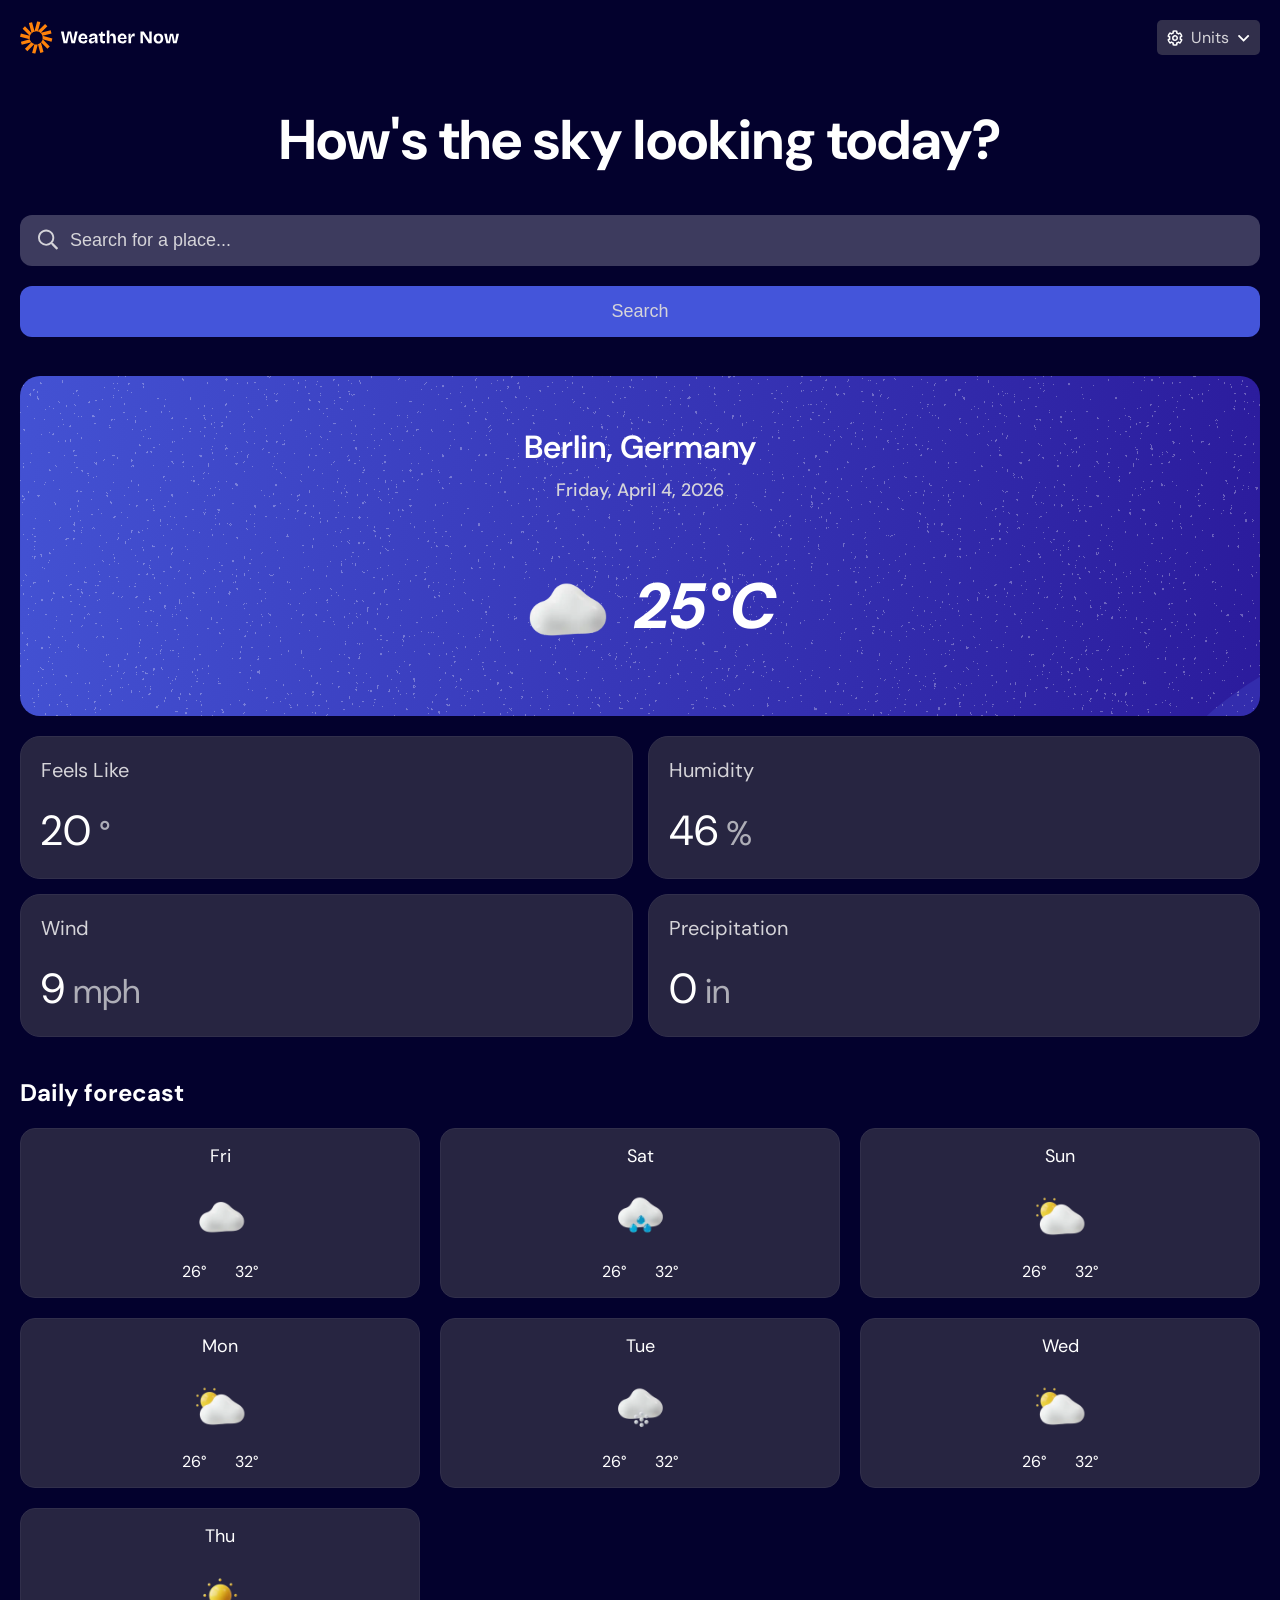
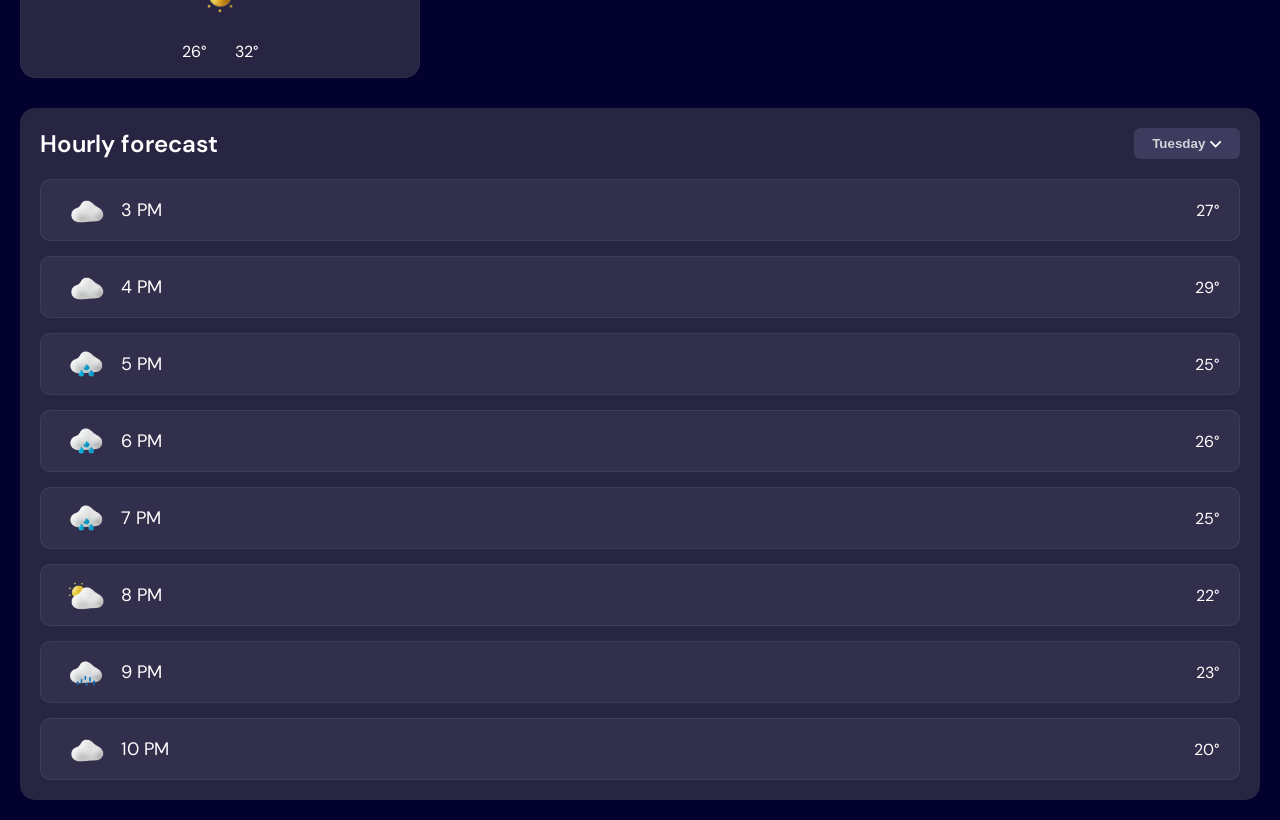
==== index.html @ cdc8a67a "Update temperature display format and enhance forecast layout for better readability" ====
<!DOCTYPE html>
<html lang="en">
<head>
  <meta charset="UTF-8">
  <meta name="viewport" content="width=device-width, initial-scale=1.0"> <!-- displays site properly based on user's device -->

  <link rel="icon" type="image/png" sizes="32x32" href="./assets/images/favicon-32x32.png">
  <link rel="stylesheet" href="style.css">
  <link rel="preconnect" href="https://fonts.googleapis.com">

  <!--DM Sans Font-->
  <link rel="preconnect" href="https://fonts.gstatic.com" crossorigin>
  <link href="https://fonts.googleapis.com/css2?family=DM+Sans:ital,opsz,wght@0,9..40,100..1000;1,9..40,100..1000&family=League+Spartan:wght@100..900&family=Noto+Sans:ital,wght@0,100..900;1,100..900&display=swap" rel="stylesheet">

  <!-- Bricolage Grotesque Font-->
   <link rel="preconnect" href="https://fonts.googleapis.com">
    <link rel="preconnect" href="https://fonts.gstatic.com" crossorigin>
    <link href="https://fonts.googleapis.com/css2?family=Bricolage+Grotesque:opsz,wght@12..96,200..800&family=DM+Sans:ital,opsz,wght@0,9..40,100..1000;1,9..40,100..1000&family=League+Spartan:wght@100..900&family=Noto+Sans:ital,wght@0,100..900;1,100..900&display=swap" rel="stylesheet">

  <title>Frontend Mentor | Weather app</title>

  </style>
</head>
<body>

  <header>
    <img class="logo" src="/assets/images/logo.svg" alt="">
    <span class="units-btn">
      <img src="/assets/images/icon-units.svg" alt="">
      <p>Units</p>
      <img src="/assets/images/icon-dropdown.svg" alt="">
    </span>
  </header>

  <section class="welcome">
    <h1>How's the sky looking today?</h1>
    <form action="" id="weather-form">
      <div class="search">
      <img src="/assets/images/icon-search.svg" alt="">
      <input class="search-input" type="text" id="search-bar" placeholder="Search for a place...">
      <button class="search-btn">Search</button>
    </div>
    </form>
    
  </section>

  <section class="weather-info">
    <section class="weather-info-main">
      <div class="overview">
        <div class="city-date">
          <p class="wi-city"></pc><span class="wi-city-name">Berlin</span>, <span class="wi-country">Germany</span></p>
          <p class="wi-date">Friday, April 4, 2026</p>
        </div>
        <div class="wi-weather-temp">
          <img class="wi-img" src="/assets/images/icon-overcast.webp" alt="">
          <p class="overview-temp">25°C</p>
        </div>
      </div>
      <div class="min-stats">
        <div class="ms-feels-like">
          <p class="ms-header">Feels Like</p>
          <p class="ms-info "><span class="feels-like">20 </span><span class="suffix">°</span></p>
        </div>
        <div class="ms-Humidity">
          <p class="ms-header">Humidity</p>
          <p class="ms-info "><span class="humidity">46</span><span class="suffix"> %</span></p>
        </div>
        <div class="ms-wind">
          <p class="ms-header">Wind</p>
          <p class="ms-info"><span class="wind-speed">9 </span><span class="suffix"> mph</span></p>
        </div>
        <div class="ms-percipitation">
          <p class="ms-header">Precipitation</p>
          <p class="ms-info "><span class="precipitation">0</span><span class="suffix"> in</span></p>
        </div>
      </div>

      <div class="forecast">
        <h2>Daily forecast</h2>

        <div class="forecast-info">
          <div class="forecast-day">
            <p class="forecast-weekday">Fri</p>
            <img class="forecast-img" src="/assets/images/icon-overcast.webp" alt="">
            <div class="forecast-temp">
              <p class="forecast-temp-low">26°</p>
              <p class="forecast-temp-high">32°</p>
            </div>
          </div>
          <div class="forecast-day">
            <p class="forecast-weekday">Sat</p>
            <img class="forecast-img" src="assets\images\icon-rain.webp" alt="">
            <div class="forecast-temp">
              <p class="forecast-temp-Low">26°</p>
              <p class="forecast-temp-high">32°</p>
            </div>
        </div>
        <div class="forecast-day">
            <p class="forecast-weekday">Sun</p>
            <img class="forecast-img" src="assets\images\icon-partly-cloudy.webp" alt="">
            <div class="forecast-temp">
              <p class="forecast-temp-low">26°</p>
              <p class="forecast-temp-high">32°</p>
            </div>
        </div>
        <div class="forecast-day">
            <p class="forecast-weekday">Mon</p>
            <img class="forecast-img" src="assets\images\icon-partly-cloudy.webp" alt="">
            <div class="forecast-temp">
              <p class="forecast-temp-low">26°</p>
              <p class="forecast-temp-high">32°</p>
            </div>
        </div>
        <div class="forecast-day">
            <p class="forecast-weekday">Tue</p>
            <img class="forecast-img" src="assets\images\icon-snow.webp" alt="">
            <div class="forecast-temp">
              <p class="forecast-temp-low">26°</p>
              <p class="forecast-temp-high">32°</p>
            </div>
        </div>
        <div class="forecast-day">
            <p class="forecast-weekday">Wed</p>
            <img class="forecast-img" src="assets\images\icon-partly-cloudy.webp" alt="">
            <div class="forecast-temp">
              <p class="forecast-temp-low">26°</p>
              <p class="forecast-temp-high">32°</p>
            </div>
        </div>
        <div class="forecast-day">
            <p class="forecast-weekday">Thu</p>
            <img class="forecast-img" src="assets\images\icon-sunny.webp" alt="">
            <div class="forecast-temp">
              <p class="forecast-temp-low">26°</p>
              <p class="forecast-temp-high">32°</p>
            </div>
        </div>
      </div>
    </section>
    <div class="weather-info-aside">
      <div class="hourly-forecast-div">
        <h2>Hourly forecast</h2>
        <button>Tuesday <img src="/assets/images/icon-dropdown.svg" alt=""></button>
      </div>
      

      <div class="hourly-forecast">
        <div class="hourly-forecast-info">
          <div class="hfi-lhs">
            <img src="assets/images/icon-overcast.webp" alt="">
            <p class="hfi-time">3 PM</p>
          </div>
          <p class="hfi-temp">27°</p>
        </div>
        <div class="hourly-forecast-info">
          <div class="hfi-lhs">
            <img src="assets/images/icon-overcast.webp" alt="">
            <p class="hfi-time">4 PM</p>
          </div>
          <p class="hfi-temp">29°</p>
        </div>
        <div class="hourly-forecast-info">
          <div class="hfi-lhs">
            <img src="assets/images/icon-rain.webp" alt="">
            <p class="hfi-time">5 PM</p>
          </div>
          <p class="hfi-temp">25°</p>
        </div>
        <div class="hourly-forecast-info">
          <div class="hfi-lhs">
            <img src="assets/images/icon-rain.webp" alt="">
            <p class="hfi-time">6 PM</p>
          </div>
          <p class="hfi-temp">26°</p>
        </div>
        <div class="hourly-forecast-info">
          <div class="hfi-lhs">
            <img src="assets/images/icon-rain.webp" alt="">
            <p class="hfi-time">7 PM</p>
          </div>
          <p class="hfi-temp">25°</p>
        </div>
        <div class="hourly-forecast-info">
          <div class="hfi-lhs">
            <img src="assets/images/icon-partly-cloudy.webp" alt="">
            <p class="hfi-time">8 PM</p>
          </div>
          <p class="hfi-temp">22°</p>
        </div>
        <div class="hourly-forecast-info">
          <div class="hfi-lhs">
            <img src="assets/images/icon-drizzle.webp" alt="">
            <p class="hfi-time">9 PM</p>
          </div>
          <p class="hfi-temp">23°</p>
        </div>
        <div class="hourly-forecast-info">
          <div class="hfi-lhs">
            <img src="assets/images/icon-overcast.webp" alt="">
            <p class="hfi-time">10 PM</p>
          </div>
          <p class="hfi-temp">20°</p>
        </div>
      </div>
    </div>
  </section>
  <script src="index.js"></script>
</body>
</html>
---- style.css ----
:root {
  /* Neutral Colors */
  --color-neutral-900: rgb(3, 1, 45);
  --color-neutral-800: rgb(39, 37, 65);
  --color-neutral-700: rgb(49, 47, 75);
  --color-neutral-600: rgb(61, 59, 94);
  --color-neutral-300: rgb(174, 174, 183);
  --color-neutral-200: rgb(213, 212, 217);
  --color-neutral-0: rgb(255, 255, 255);

  /* Orange Colors */
  --color-orange-500: rgb(255, 124, 10);

  /* Blue Colors */
  --color-blue-500: rgb(68, 85, 218);
  --color-blue-700: rgb(45, 28, 156);
}
*{
    box-sizing: border-box;
    margin: 0;
    padding: none;
}
body{
    background-color: var(--color-neutral-900);
    padding: 20px;
    font-family: "DM Sans", sans-serif;
    color: var(--color-neutral-0);
    min-height: 100vh;
}
body::-webkit-scrollbar{
    display: none;
}

header{
    display: flex;
    justify-content: space-between;
}
.units-btn{
    display: flex;
    align-items: center;
    justify-content: center;
    background-color: var(--color-neutral-700);
    padding: 0px 10px;
    gap: 8px;
    height: 35px;
    border-radius: 5px;
    cursor: pointer;
}
.logo{
    width: 160px;
}
.units-btn p{
    color: var(--color-neutral-200);
    font-size: 16px;
}

.welcome{
    margin-top: 50px;
}
.welcome h1{
    text-align: center;
    font-weight: 700;
    font-size: 56px;
    line-height: 70px;
}
.search{
    display: flex;
    flex-direction: column;
    gap: 20px;
    position: relative;
    margin-top: 40px;
}
.search-input{
    font-weight: 600px;
    font-size: 18px;
    border-radius: 12px;
    padding: 15px 20px;
    padding-left: 50px;
    background-color: var(--color-neutral-600);
    border: none;
    color: var(--color-neutral-0);
}
.search-input::placeholder {
  color: var(--color-neutral-200);
}
.search img{
    position: absolute;
    top: 14px;
    left: 18px;
}
.search button{
    padding: 15px 20px;
    background-color: var(--color-blue-500);
    color: var(--color-neutral-200);
    font-weight: 600px;
    font-size: 18px;
    border-radius: 12px;
    border: none;
}

/*OVERVIEW*/
.overview{
    background-image: url('/assets/images/bg-today-small.svg');
    background-repeat: no-repeat;
    background-size: cover;
    background-position: center;
    width: 100%;
    height: 340px;
    display: flex;
    flex-direction: column;
    justify-content: space-between;
    align-items: center;
    padding: 50px 20px;
    margin-top: 39px;
    border-radius: 20px;
}
.wi-city{
    font-size: 32px;
    font-weight: 600;
    margin-bottom: 10px;
}
.wi-date{
    color: var(--color-neutral-200);
    font-size: 18px;
    font-weight: 500;
}
.city-date{
    text-align: center;
}
.wi-weather-temp{
    display: flex;         /* Sit side-by-side */
  align-items: center;   /* Vertical alignment */
  justify-content: center; /* Keep them centered in the card */
  gap: 10px;            /* Give them some breathing room */
  white-space: nowrap;
}
.overview-temp{
    font-size: 4rem; 
    width: min-content;;
    font-style: italic;
    font-weight: 800;
    white-space: nowrap;
    display: flex;
    align-items: flex-start;
}
.wi-img{
    width: 120px;
    height: auto;
}
.unit {
  font-size: 3rem;
}

/*MINAMAL STATS*/
.min-stats{
    margin-top: 20px;
    width: 100%;
    display: grid;
    gap: 15px;
    grid-template-columns: repeat(2, minmax(140px, 1fr));
}
.min-stats div{
    background-color: var(--color-neutral-800);
    border: 1px solid var(--color-neutral-700);
    display: flex;
    flex-direction: column;
    align-items: flex-start;
    gap: 20px;
    padding: 20px 20px;
    border-radius: 20px;
}
.ms-header{
    font-size: 20px;
    color: var(--color-neutral-200);
}
.ms-info{
    font-size: 42px;
    font-weight: 400;
}
.suffix{
    color: var(--color-neutral-300);
    font-size: 34px;
}

/*FORECAST*/
.forecast{
    margin-top: 40px;
}
.forecast-info{
    margin-top: 20px;
    display: grid;
    grid-template-columns: repeat(3, minmax(50px, 1fr));
    gap: 20px;
}
.forecast-day{
    display: flex;
    justify-content: space-between;
    padding: 15px 10px;
    border-radius: 15px;
    flex-direction: column;
    align-items: center;
    background-color: var(--color-neutral-800);
    border: 1px solid var(--color-neutral-700);
    height: 170px;
}
.forecast-img{
    width: 70px;
}
.forecast-temp{
    display: flex;
    gap: 29px;
    justify-content: space-between;
}
.forecast-weekday{
    font-size: 18px;
}
.forecast-temp-evening{
    color: var(--color-neutral-300);
}

/*hourly-forecast*/
.weather-info-aside{
    margin-top: 30px;
    background-color: var(--color-neutral-800);
    padding: 20px 20px;
    border-radius: 15px;
}
.hourly-forecast-div{
    display: flex;
    justify-content: space-between;
}
.hourly-forecast{
    margin-top: 20px;
    display: flex;
    flex-direction: column;
    gap: 15px;
}
.hourly-forecast-div h2{
    font-weight: 600;
}
.hourly-forecast-div button{
    background-color: var(--color-neutral-600);
    color: var(--color-neutral-200);
    border: none;
    padding: 8px 18px;
    border-radius: 6px;
    font-weight: 600;
}
.hourly-forecast-info{
    background-color: var(--color-neutral-700);
    display: flex;
    justify-content: space-between;
    align-items: center;
    padding: 5px 20px;
    border-radius: 10px;
    border: 1px solid rgba(174, 174, 183, 0.103);
}
.hfi-lhs{
    display: flex;
    align-items: center;
    gap: 10px;
}
.hfi-time{
    font-size: 18px
}
.hfi-lhs img{
    width: 50px;
}
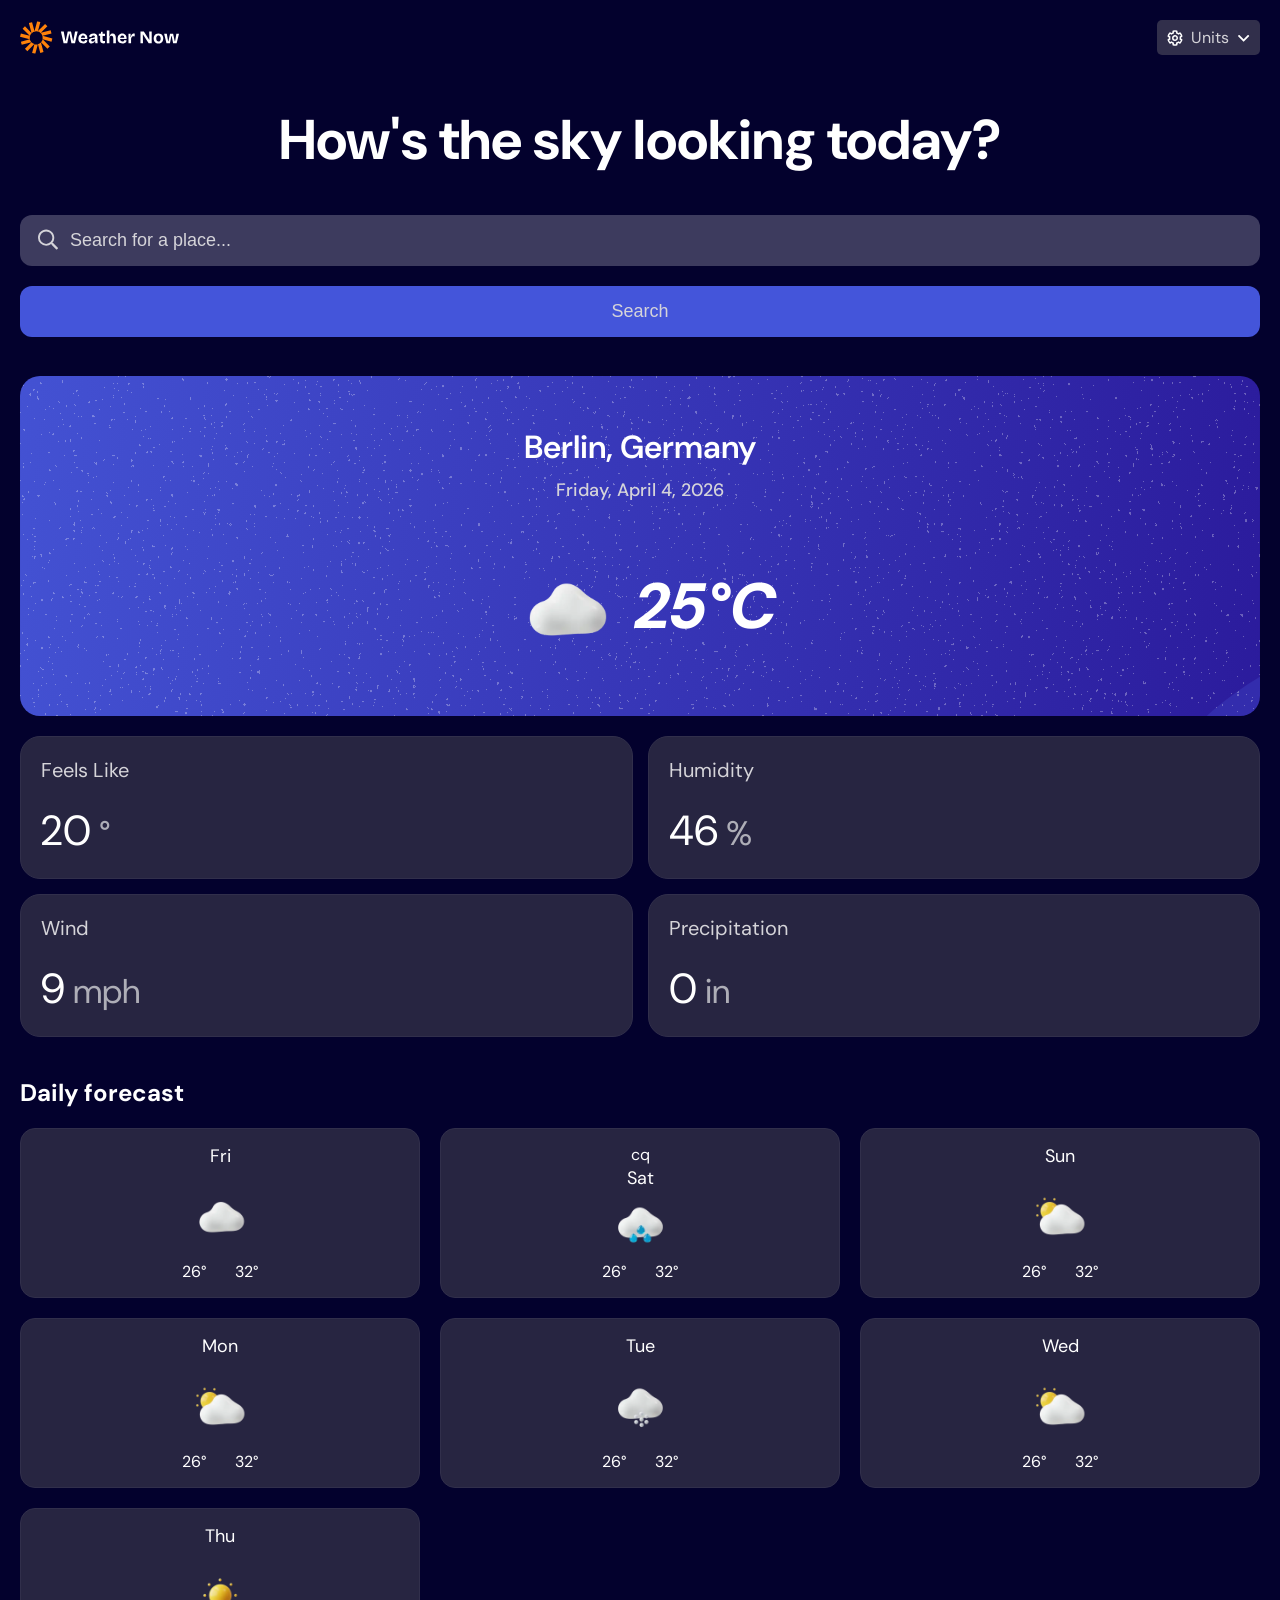
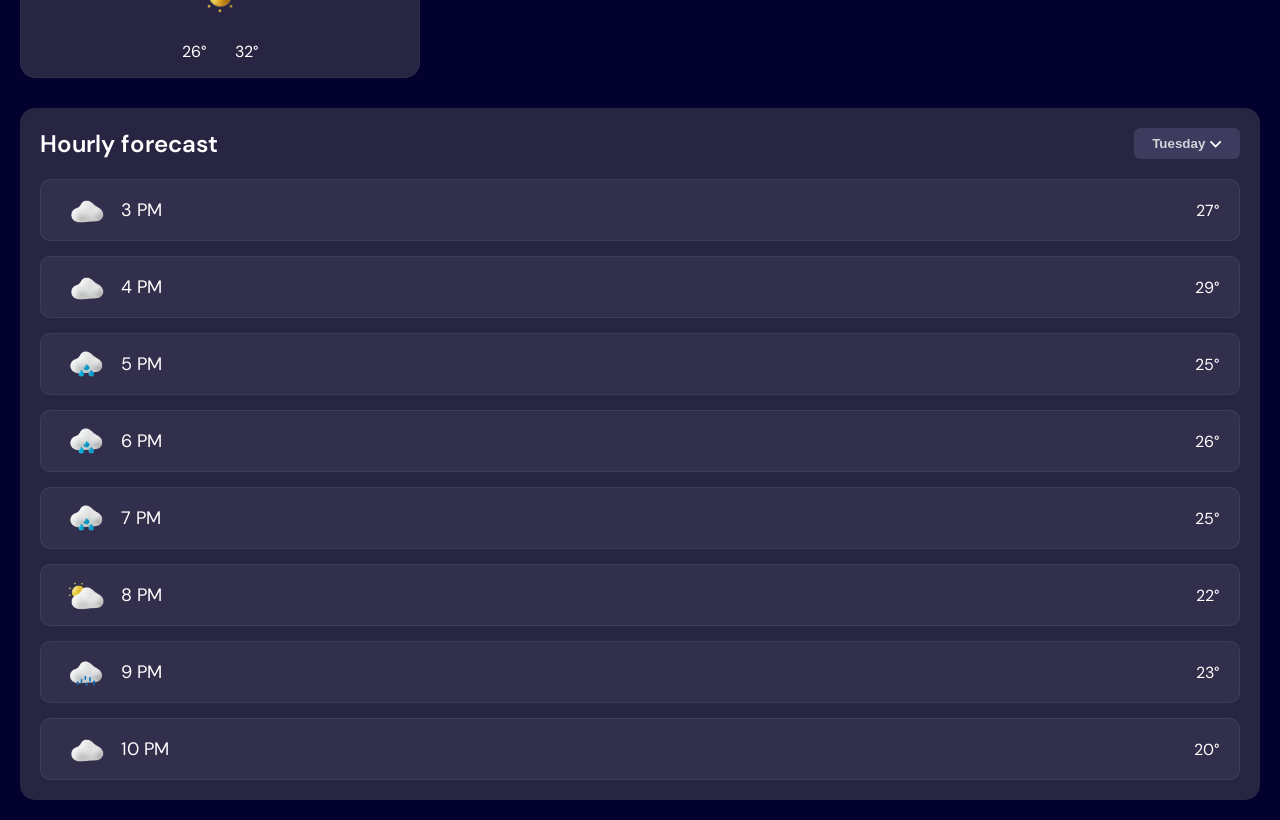
==== commit cbf42fb8: "Implement loading skeleton for weather data retrieval to enhance user experience" ====
--- a/index.html
+++ b/index.html
@@ -87,7 +87,7 @@
               <p class="forecast-temp-high">32°</p>
             </div>
           </div>
-          <div class="forecast-day">
+          <div class="forecast-day">cq
             <p class="forecast-weekday">Sat</p>
             <img class="forecast-img" src="assets\images\icon-rain.webp" alt="">
             <div class="forecast-temp">
--- a/style.css
+++ b/style.css
@@ -97,6 +97,9 @@
     border-radius: 12px;
     border: none;
 }
+.search button:active{
+    opacity: 0.8;
+}
 
 /*OVERVIEW*/
 .overview{
@@ -265,4 +268,31 @@
 }
 .hfi-lhs img{
     width: 50px;
+}
+
+
+/* skeleton */
+/* 1. The Ghost Card Style */
+.is-loading {
+  background: rgba(255, 255, 255, 0.03) !important; /* Dim the background slightly */
+  border: 1px solid rgba(255, 255, 255, 0.05);
+  pointer-events: none; /* Stop user from clicking while loading */
+  position: relative;
+}
+
+/* 2. Hide ALL content inside the loading card */
+.is-loading > * {
+  visibility: hidden !important;
+  opacity: 0;
+}
+
+/* 3. Optional: Add a subtle pulse to the empty card so it doesn't look "dead" */
+.is-loading {
+  animation: ghostPulse 1.5s infinite ease-in-out;
+}
+
+@keyframes ghostPulse {
+  0% { opacity: 1; }
+  50% { opacity: 0.6; }
+  100% { opacity: 1; }
 }
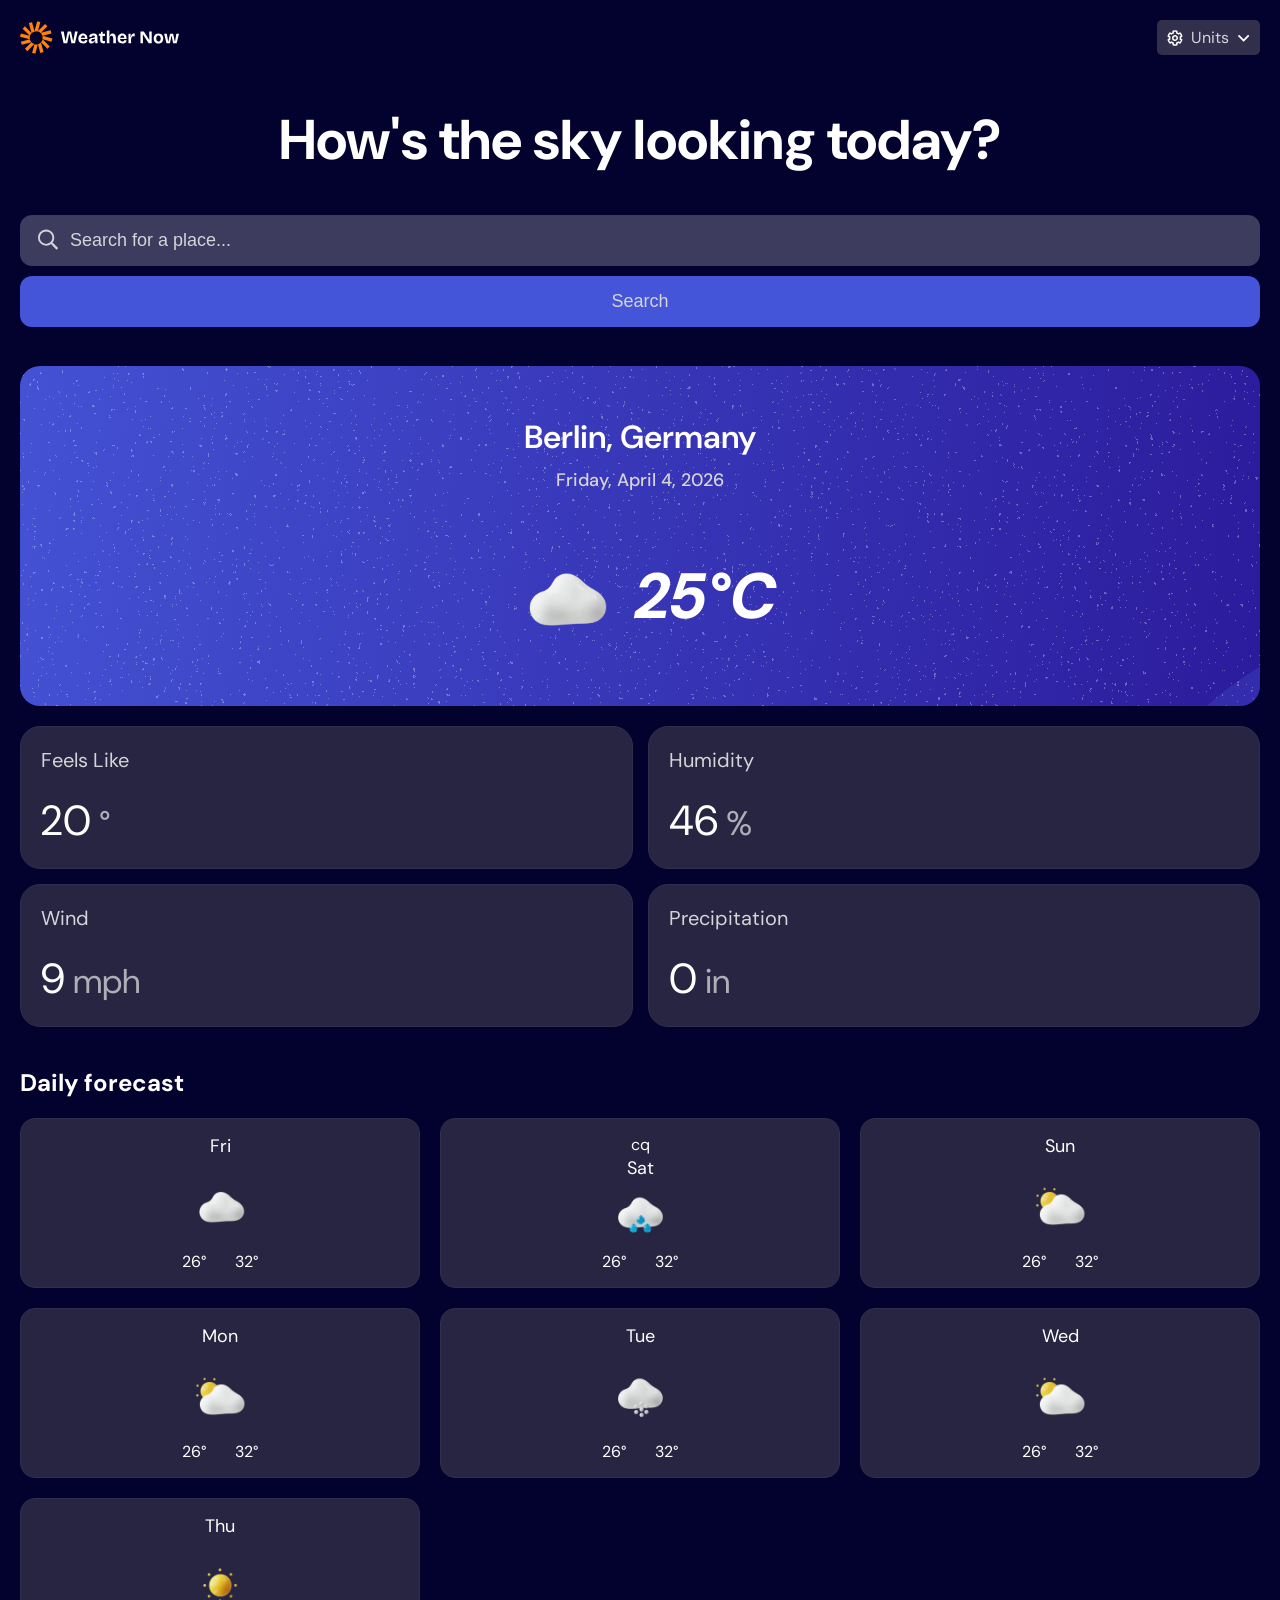
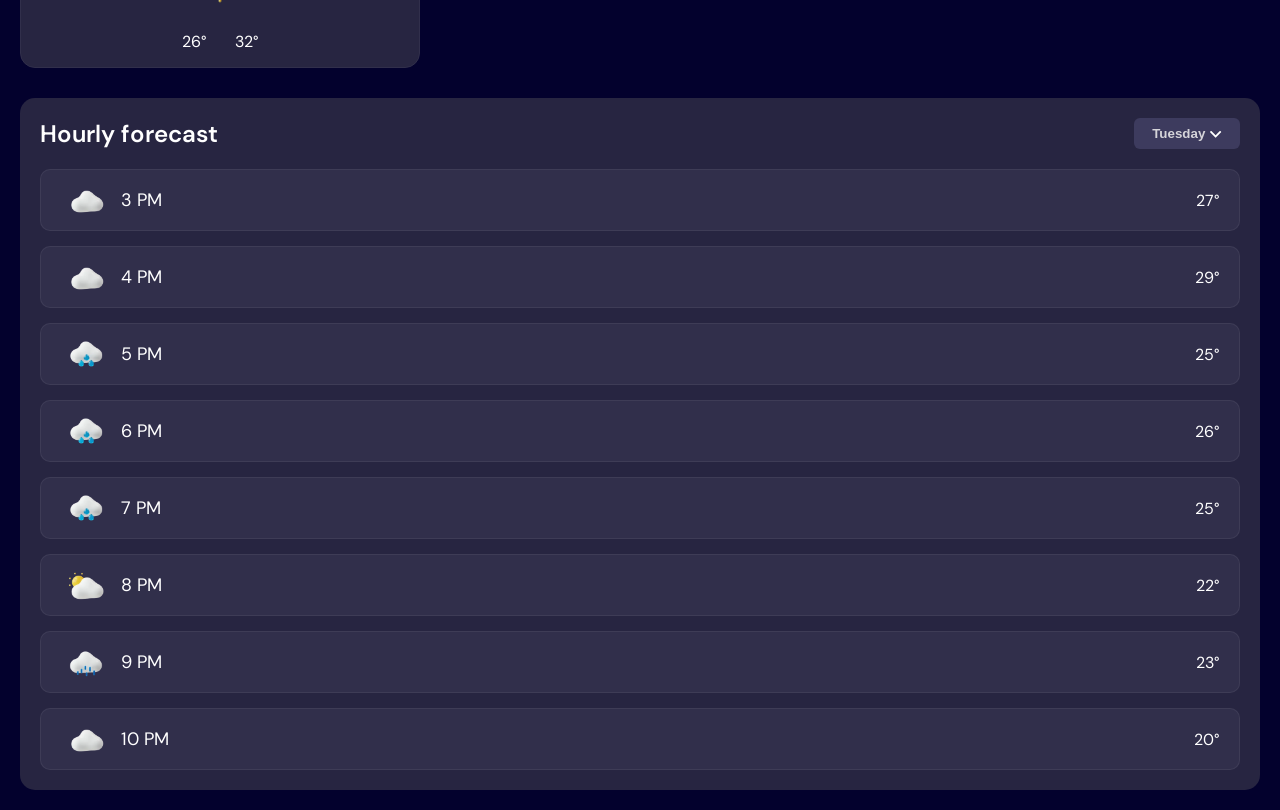
==== commit 6ec5f62c: "feat: implement search suggestions with debouncing and add skeleton loading state architecture" ====
--- a/index.html
+++ b/index.html
@@ -34,19 +34,29 @@
 
   <section class="welcome">
     <h1>How's the sky looking today?</h1>
-    <form action="" id="weather-form">
+    <form id="weather-form">
       <div class="search">
-      <img src="/assets/images/icon-search.svg" alt="">
-      <input class="search-input" type="text" id="search-bar" placeholder="Search for a place...">
-      <button class="search-btn">Search</button>
-    </div>
+        <img src="/assets/images/icon-search.svg" alt="">
+        <input class="search-input" type="text" placeholder="Search for a place...">
+        
+        <div class="drop-down hidden"></div> 
+        
+        <button class="search-btn" type="submit">Search</button>
+      </div>
     </form>
-    
   </section>
 
   <section class="weather-info">
     <section class="weather-info-main">
       <div class="overview">
+        <div class="loading-state">
+          <div class="dots">
+            <span></span>
+            <span></span>
+            <span></span>
+          </div>
+          <p>Loading...</p>
+        </div>
         <div class="city-date">
           <p class="wi-city"></pc><span class="wi-city-name">Berlin</span>, <span class="wi-country">Germany</span></p>
           <p class="wi-date">Friday, April 4, 2026</p>
--- a/style.css
+++ b/style.css
@@ -66,7 +66,7 @@
 .search{
     display: flex;
     flex-direction: column;
-    gap: 20px;
+    gap: 10px;
     position: relative;
     margin-top: 40px;
 }
@@ -100,6 +100,31 @@
 .search button:active{
     opacity: 0.8;
 }
+.drop-down {
+  position: absolute;
+  top: 50%;
+  left: 0;
+  width: 100%;
+  background-color: var(--color-neutral-800);
+  margin-top: 8px;
+  border-radius: 10px;
+  border: 1px solid var(--color-neutral-700);
+  z-index: 1000;
+  overflow: hidden;
+  box-shadow: 0 10px 25px rgba(0,0,0,0.5);
+}
+
+.city-search {
+  padding: 12px 20px;
+  cursor: pointer;
+  border-bottom: 1px solid var(--color-neutral-700);
+}
+
+.city-search:hover {
+  background-color: var(--color-neutral-600);
+}
+
+.hidden { display: none !important; }
 
 /*OVERVIEW*/
 .overview{
@@ -271,28 +296,78 @@
 }
 
 
-/* skeleton */
-/* 1. The Ghost Card Style */
+/* --- Skeleton Loading State --- */
+
 .is-loading {
-  background: rgba(255, 255, 255, 0.03) !important; /* Dim the background slightly */
-  border: 1px solid rgba(255, 255, 255, 0.05);
-  pointer-events: none; /* Stop user from clicking while loading */
+  pointer-events: none !important;
+  animation: ghostPulse 1.5s infinite ease-in-out;
+}
+
+.is-loading > *:not(.loading-state) {
+  visibility: hidden !important;
+  opacity: 0 !important;
+}
+
+.overview.is-loading {
   position: relative;
-}
-
-/* 2. Hide ALL content inside the loading card */
-.is-loading > * {
-  visibility: hidden !important;
-  opacity: 0;
-}
-
-/* 3. Optional: Add a subtle pulse to the empty card so it doesn't look "dead" */
-.is-loading {
-  animation: ghostPulse 1.5s infinite ease-in-out;
+  background-image: none !important;
+  background-color: var(--color-neutral-800) !important;
+}
+
+.ms-info.is-loading::after {
+  content: "-";
+  visibility: visible;
+  display: block;
+  font-size: 20px;
+  color: var(--color-neutral-0);
+}
+
+.loading-state {
+  display: none;
+  position: absolute;
+  inset: 0;
+  flex-direction: column;
+  align-items: center;
+  justify-content: center;
+  gap: 15px;
+}
+
+.overview.is-loading .loading-state {
+  display: flex !important;
+  visibility: visible !important;
+  opacity: 1 !important;
+}
+
+.loading-state .dots {
+  display: flex;
+  gap: 8px;
+}
+
+.loading-state .dots span {
+  width: 10px;
+  height: 10px;
+  background-color: var(--color-neutral-0);
+  border-radius: 50%;
+  animation: bounce 1.4s infinite ease-in-out both;
+}
+
+.loading-state .dots span:nth-child(1) { animation-delay: -0.32s; }
+.loading-state .dots span:nth-child(2) { animation-delay: -0.16s; }
+
+.loading-state p {
+  color: var(--color-neutral-200);
+  font-size: 16px;
+  font-weight: 500;
 }
 
 @keyframes ghostPulse {
   0% { opacity: 1; }
   50% { opacity: 0.6; }
   100% { opacity: 1; }
-}+}
+
+@keyframes bounce {
+  0%, 80%, 100% { transform: translateY(0); }
+  40% { transform: translateY(-8px); }
+}
+
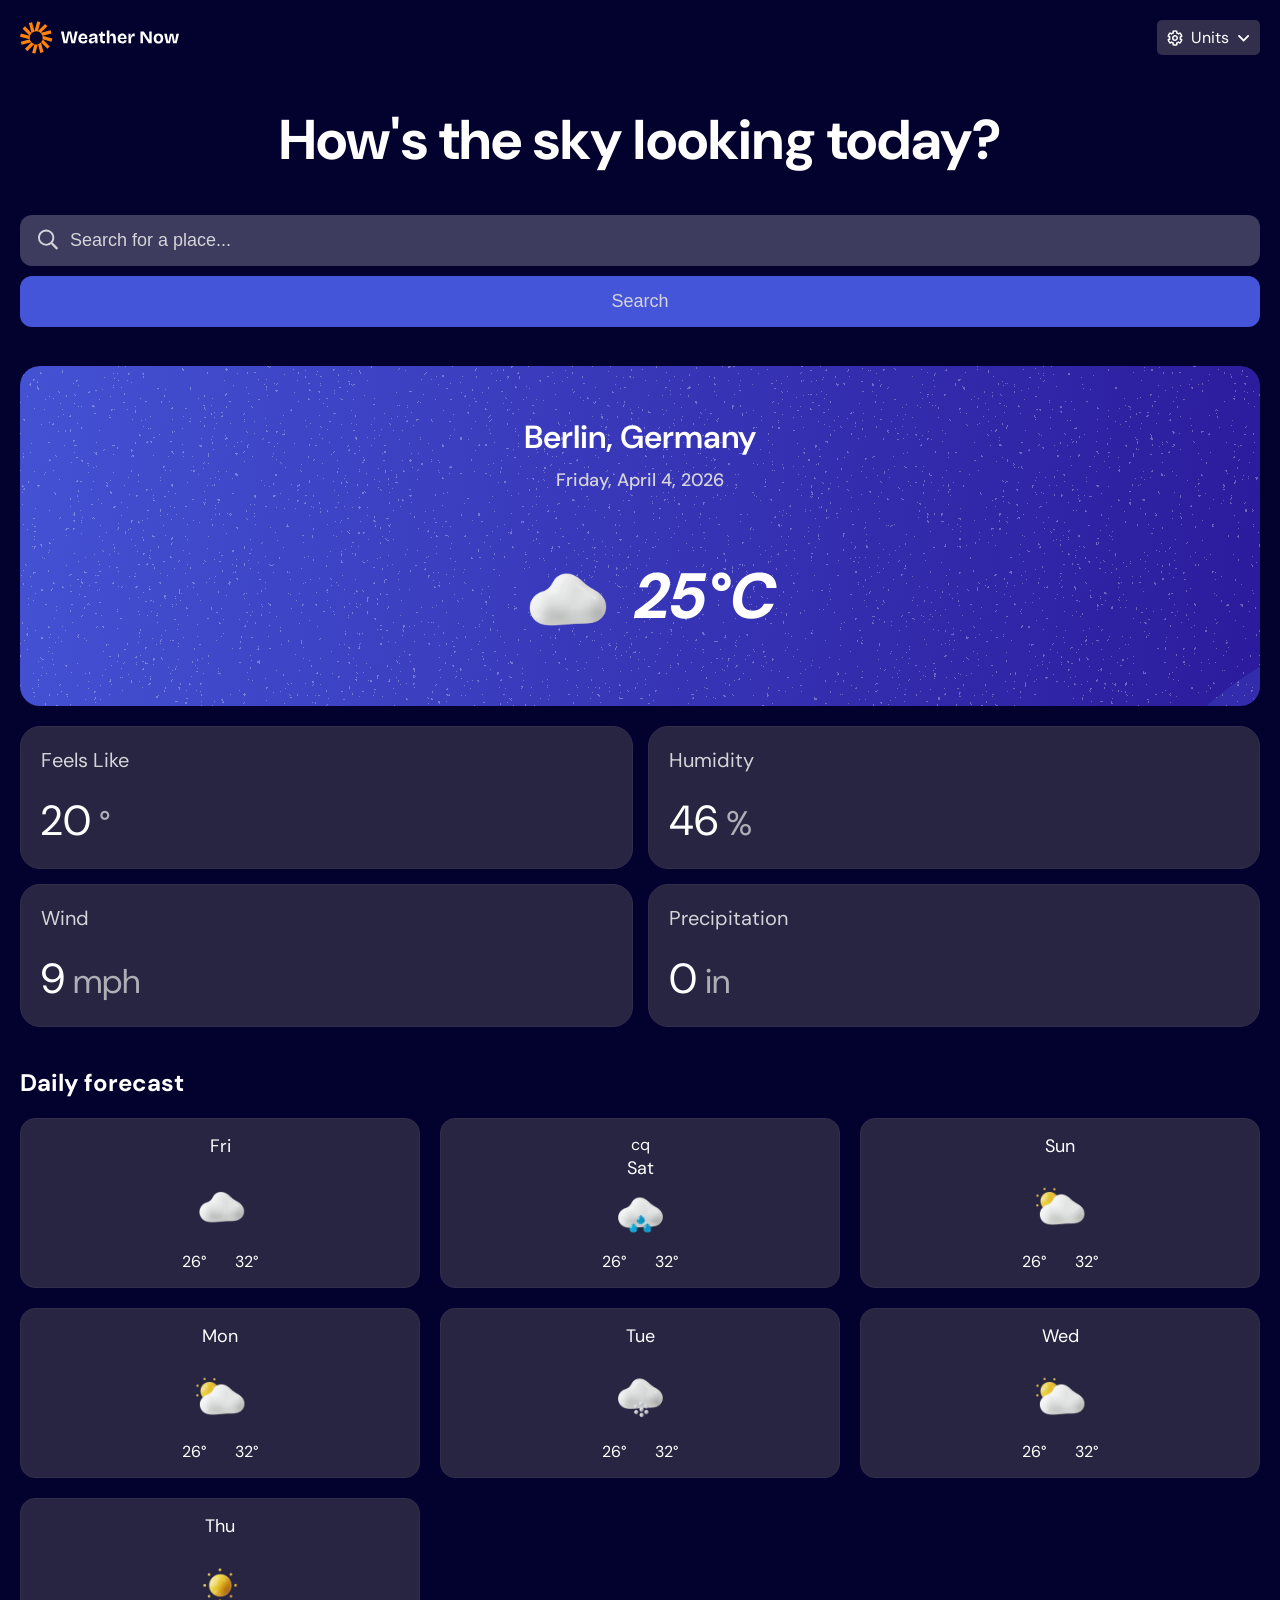
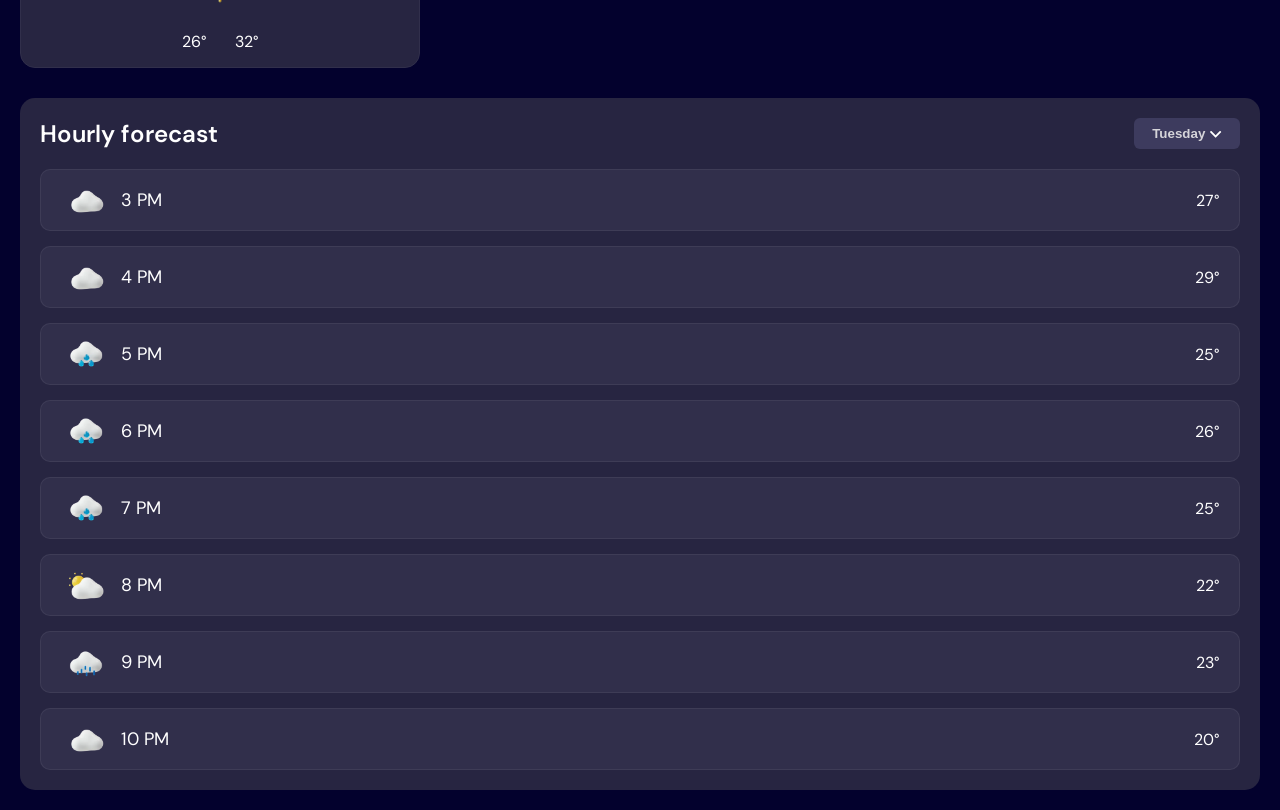
==== commit ad2e8676: "feat: implement unit selection dropdown and optimize search debounce timer" ====
--- a/index.html
+++ b/index.html
@@ -30,6 +30,44 @@
       <p>Units</p>
       <img src="/assets/images/icon-dropdown.svg" alt="">
     </span>
+
+    <!--UNIT BUTTON DROPDOWN-->
+    <div class="units-dropdown hidden">
+      <p class="units-dropdown-header">Switch to Imperial</p>
+      <div class="units-div">
+        <p class="units-header">Temperature</p>
+        <span class="units-btn is-selected" data-type="temperature_unit" data-value="Celsius">
+          <p class="drop-down-unit">Celsius (℃)</p>
+          <img src="/assets/images/icon-checkmark.svg" alt="">
+        </span>
+        <span class="units-btn" data-type="temperature_unit" data-value="Fahrenheit">
+          <p class="drop-down-unit">Fahrenheit (℉)</p>
+          <img src="/assets/images/icon-checkmark.svg" alt="">
+        </span>
+      </div>
+      <div class="units-div">
+        <p class="units-header">Wind Speed</p>
+        <span class="units-btn is-selected" data-type="wind_unit" data-value="km/h">
+          <p class="drop-down-unit">km/h</p>
+          <img src="/assets/images/icon-checkmark.svg" alt="">
+        </span>
+        <span class="units-btn" data-type="wind_unit" data-value="mp/h">
+          <p class="drop-down-unit">mph</p>
+          <img src="/assets/images/icon-checkmark.svg" alt="">
+        </span>
+      </div>
+      <div class="units-div">
+        <p class="units-header">Precipitation</p>
+        <span class="units-btn is-selected" data-type="precipitation_unit" data-value="Millimeters">
+          <p class="drop-down-unit">Millimeters (mm)</p>
+          <img src="/assets/images/icon-checkmark.svg" alt="">
+        </span>
+        <span class="units-btn" data-type="precipitation_unit" data-value="Centimeters">
+          <p class="drop-down-unit">Centimeters (cm)</p>
+          <img src="/assets/images/icon-checkmark.svg" alt="">
+        </span>
+      </div>
+    </div>
   </header>
 
   <section class="welcome">
--- a/style.css
+++ b/style.css
@@ -34,11 +34,12 @@
 header{
     display: flex;
     justify-content: space-between;
+    position: relative;
 }
 .units-btn{
     display: flex;
     align-items: center;
-    justify-content: center;
+    justify-content: space-between;
     background-color: var(--color-neutral-700);
     padding: 0px 10px;
     gap: 8px;
@@ -46,11 +47,37 @@
     border-radius: 5px;
     cursor: pointer;
 }
+.units-dropdown{
+    position: absolute;
+    right: 0;
+    top: 150%;
+    background-color: var(--color-neutral-800);
+    padding: 10px;
+    border-radius: 8px;
+    min-width: 200px;
+    z-index: 100;
+}
+.units-dropdown-header{
+    font-weight: 600;
+}
+.drop-down-unit{
+    color: var(--color-neutral-0);
+}
+.units-div{
+    margin-top: 10px;
+    display: flex;
+    flex-direction: column;
+    gap: 8px;
+}
+.units-header{
+    font-size: 14px;
+    margin-bottom: 5px;
+    color: var(--color-neutral-300);
+}
 .logo{
     width: 160px;
 }
 .units-btn p{
-    color: var(--color-neutral-200);
     font-size: 16px;
 }
 
@@ -88,6 +115,15 @@
     top: 14px;
     left: 18px;
 }
+.city-search {
+  padding: 12px 20px;
+  cursor: pointer;
+  border-bottom: 1px solid var(--color-neutral-700);
+}
+
+.city-search:hover {
+  background-color: var(--color-neutral-600);
+}
 .search button{
     padding: 15px 20px;
     background-color: var(--color-blue-500);
@@ -100,6 +136,9 @@
 .search button:active{
     opacity: 0.8;
 }
+
+
+/*UNITS DROP DOWN*/
 .drop-down {
   position: absolute;
   top: 50%;
@@ -114,17 +153,18 @@
   box-shadow: 0 10px 25px rgba(0,0,0,0.5);
 }
 
-.city-search {
-  padding: 12px 20px;
-  cursor: pointer;
-  border-bottom: 1px solid var(--color-neutral-700);
-}
-
-.city-search:hover {
-  background-color: var(--color-neutral-600);
-}
-
 .hidden { display: none !important; }
+.active{
+    display: block;
+}
+
+.units-div img{
+    opacity: 0;
+    transition: opacity 0.2 ease;
+}
+.units-div .is-selected img{
+    opacity: 1;
+}
 
 /*OVERVIEW*/
 .overview{
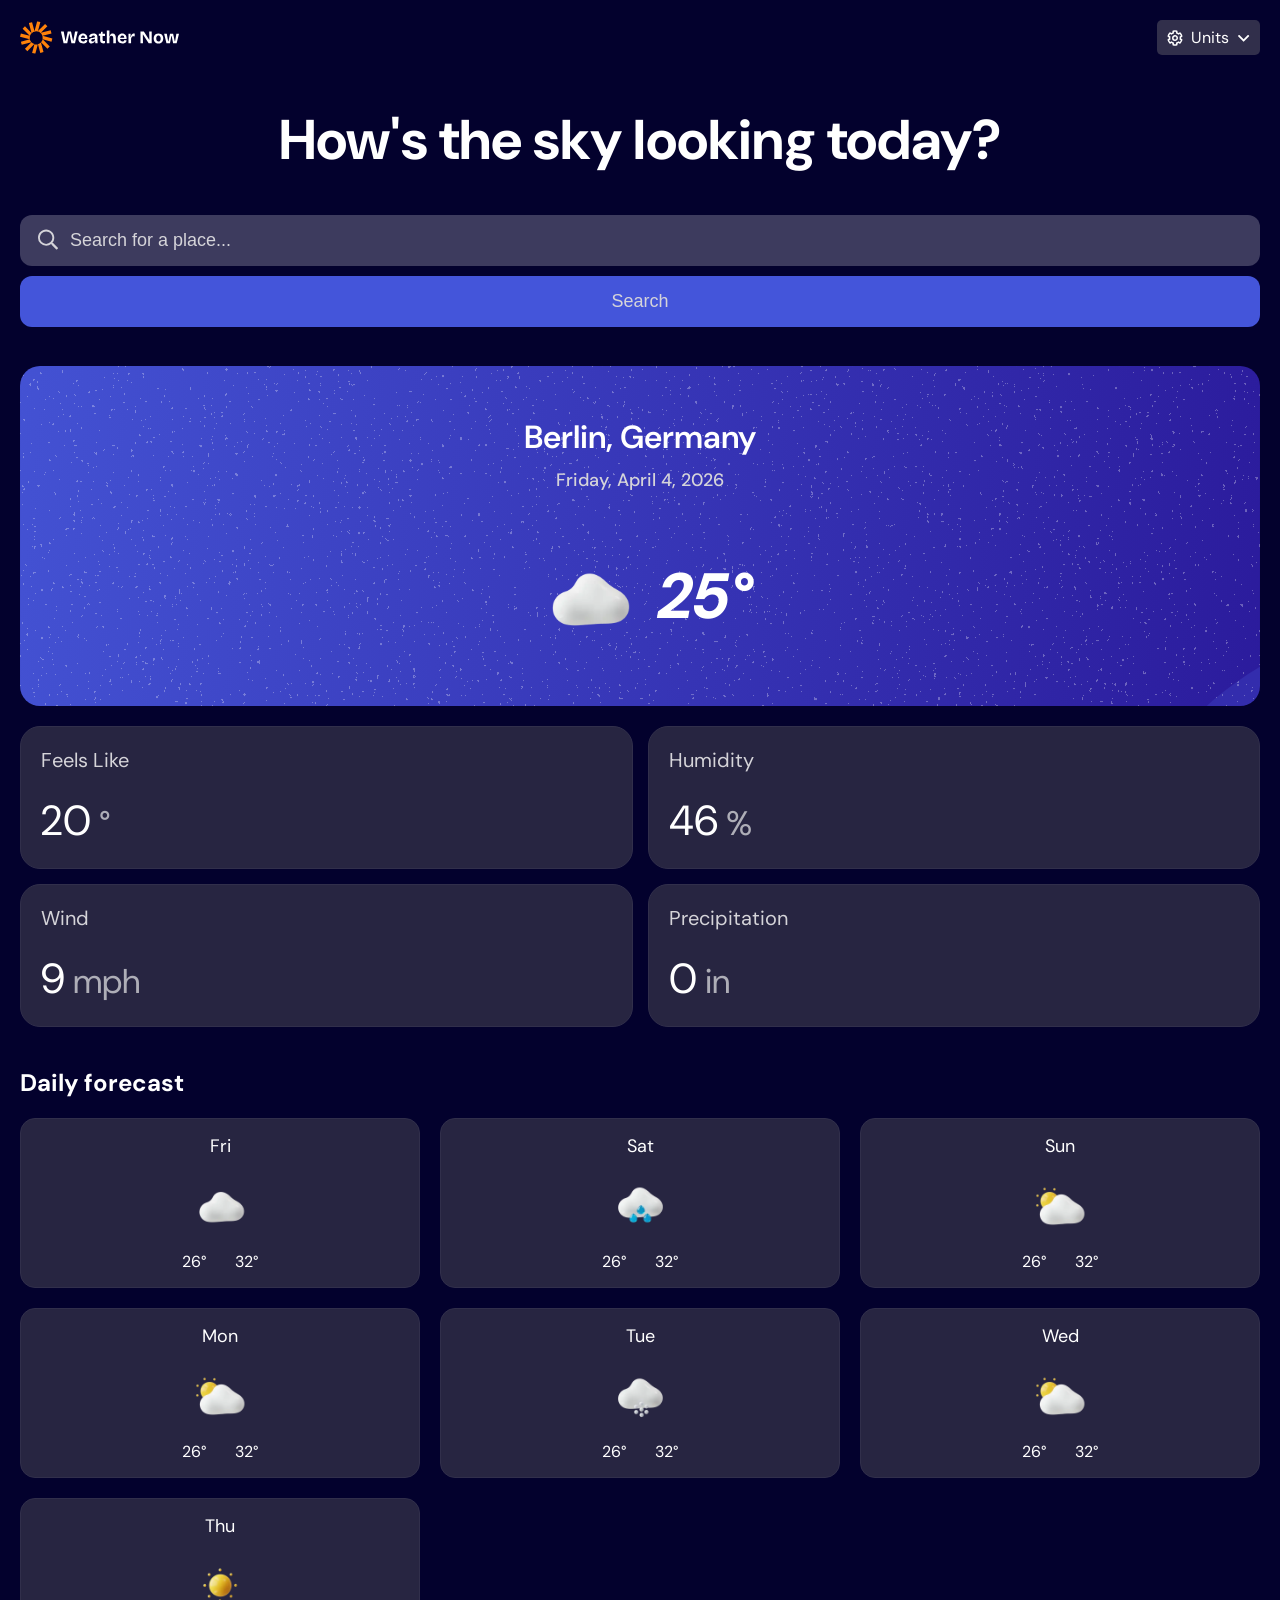
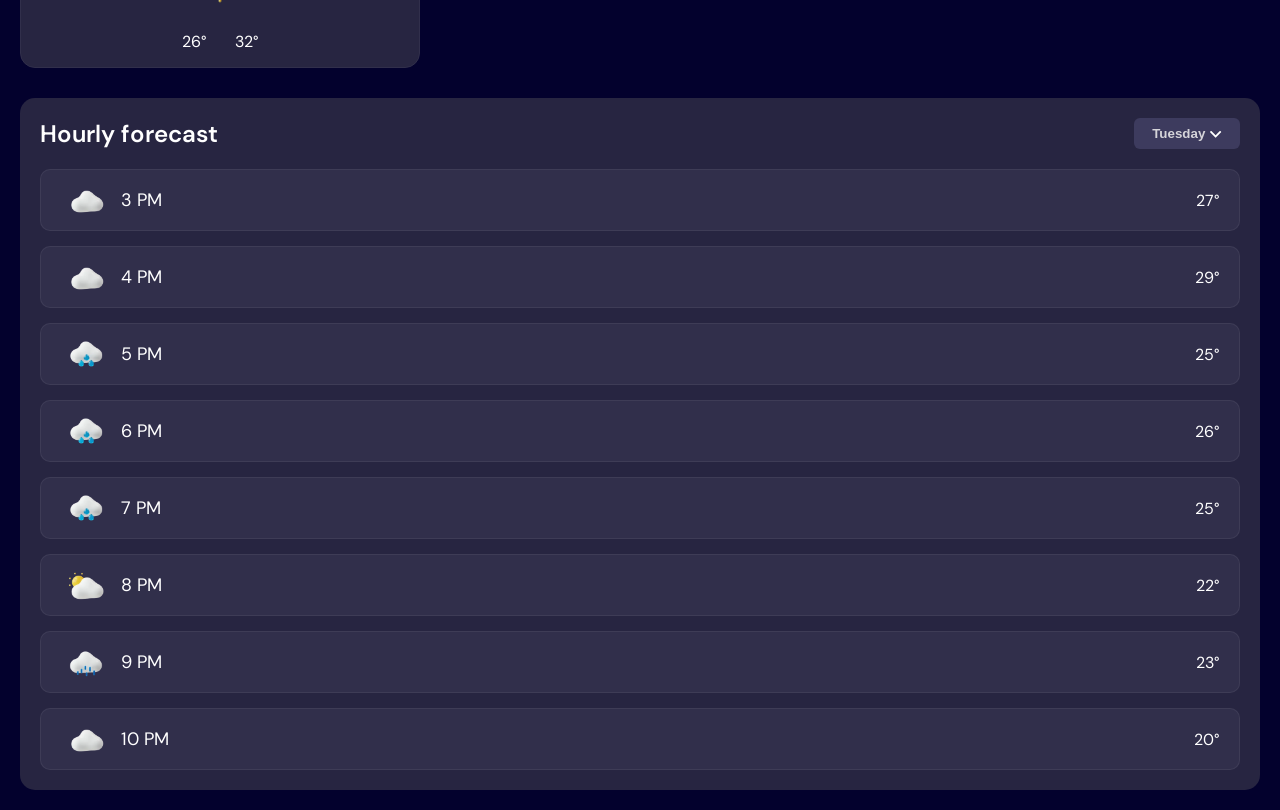
==== commit e1afc886: "refactor: standardize unit data values and implement dynamic API parameter updates based on user sel" ====
--- a/index.html
+++ b/index.html
@@ -36,34 +36,34 @@
       <p class="units-dropdown-header">Switch to Imperial</p>
       <div class="units-div">
         <p class="units-header">Temperature</p>
-        <span class="units-btn is-selected" data-type="temperature_unit" data-value="Celsius">
-          <p class="drop-down-unit">Celsius (℃)</p>
-          <img src="/assets/images/icon-checkmark.svg" alt="">
-        </span>
-        <span class="units-btn" data-type="temperature_unit" data-value="Fahrenheit">
-          <p class="drop-down-unit">Fahrenheit (℉)</p>
+        <span class="units-btn is-selected" data-type="temperature_unit" data-value="celsius">
+          <p class="drop-down-unit">celsius (℃)</p>
+          <img src="/assets/images/icon-checkmark.svg" alt="">
+        </span>
+        <span class="units-btn" data-type="temperature_unit" data-value="fahrenheit">
+          <p class="drop-down-unit">fahrenheit (℉)</p>
           <img src="/assets/images/icon-checkmark.svg" alt="">
         </span>
       </div>
       <div class="units-div">
         <p class="units-header">Wind Speed</p>
-        <span class="units-btn is-selected" data-type="wind_unit" data-value="km/h">
+        <span class="units-btn is-selected" data-type="wind_unit" data-value="kmh">
           <p class="drop-down-unit">km/h</p>
           <img src="/assets/images/icon-checkmark.svg" alt="">
         </span>
-        <span class="units-btn" data-type="wind_unit" data-value="mp/h">
+        <span class="units-btn" data-type="wind_unit" data-value="mph">
           <p class="drop-down-unit">mph</p>
           <img src="/assets/images/icon-checkmark.svg" alt="">
         </span>
       </div>
       <div class="units-div">
         <p class="units-header">Precipitation</p>
-        <span class="units-btn is-selected" data-type="precipitation_unit" data-value="Millimeters">
+        <span class="units-btn is-selected" data-type="precipitation_unit" data-value="mm">
           <p class="drop-down-unit">Millimeters (mm)</p>
           <img src="/assets/images/icon-checkmark.svg" alt="">
         </span>
-        <span class="units-btn" data-type="precipitation_unit" data-value="Centimeters">
-          <p class="drop-down-unit">Centimeters (cm)</p>
+        <span class="units-btn" data-type="precipitation_unit" data-value="inch">
+          <p class="drop-down-unit">Inches (in)</p>
           <img src="/assets/images/icon-checkmark.svg" alt="">
         </span>
       </div>
@@ -101,7 +101,7 @@
         </div>
         <div class="wi-weather-temp">
           <img class="wi-img" src="/assets/images/icon-overcast.webp" alt="">
-          <p class="overview-temp">25°C</p>
+          <p class="overview-temp">25°</p>
         </div>
       </div>
       <div class="min-stats">
@@ -117,7 +117,7 @@
           <p class="ms-header">Wind</p>
           <p class="ms-info"><span class="wind-speed">9 </span><span class="suffix"> mph</span></p>
         </div>
-        <div class="ms-percipitation">
+        <div class="ms-precipitation">
           <p class="ms-header">Precipitation</p>
           <p class="ms-info "><span class="precipitation">0</span><span class="suffix"> in</span></p>
         </div>
@@ -135,7 +135,7 @@
               <p class="forecast-temp-high">32°</p>
             </div>
           </div>
-          <div class="forecast-day">cq
+          <div class="forecast-day">
             <p class="forecast-weekday">Sat</p>
             <img class="forecast-img" src="assets\images\icon-rain.webp" alt="">
             <div class="forecast-temp">
--- a/style.css
+++ b/style.css
@@ -46,6 +46,11 @@
     height: 35px;
     border-radius: 5px;
     cursor: pointer;
+    user-select: none;
+    -webkit-tap-highlight-color: transparent;
+}
+.units-btn:active{
+    opacity: 0.7;
 }
 .units-dropdown{
     position: absolute;
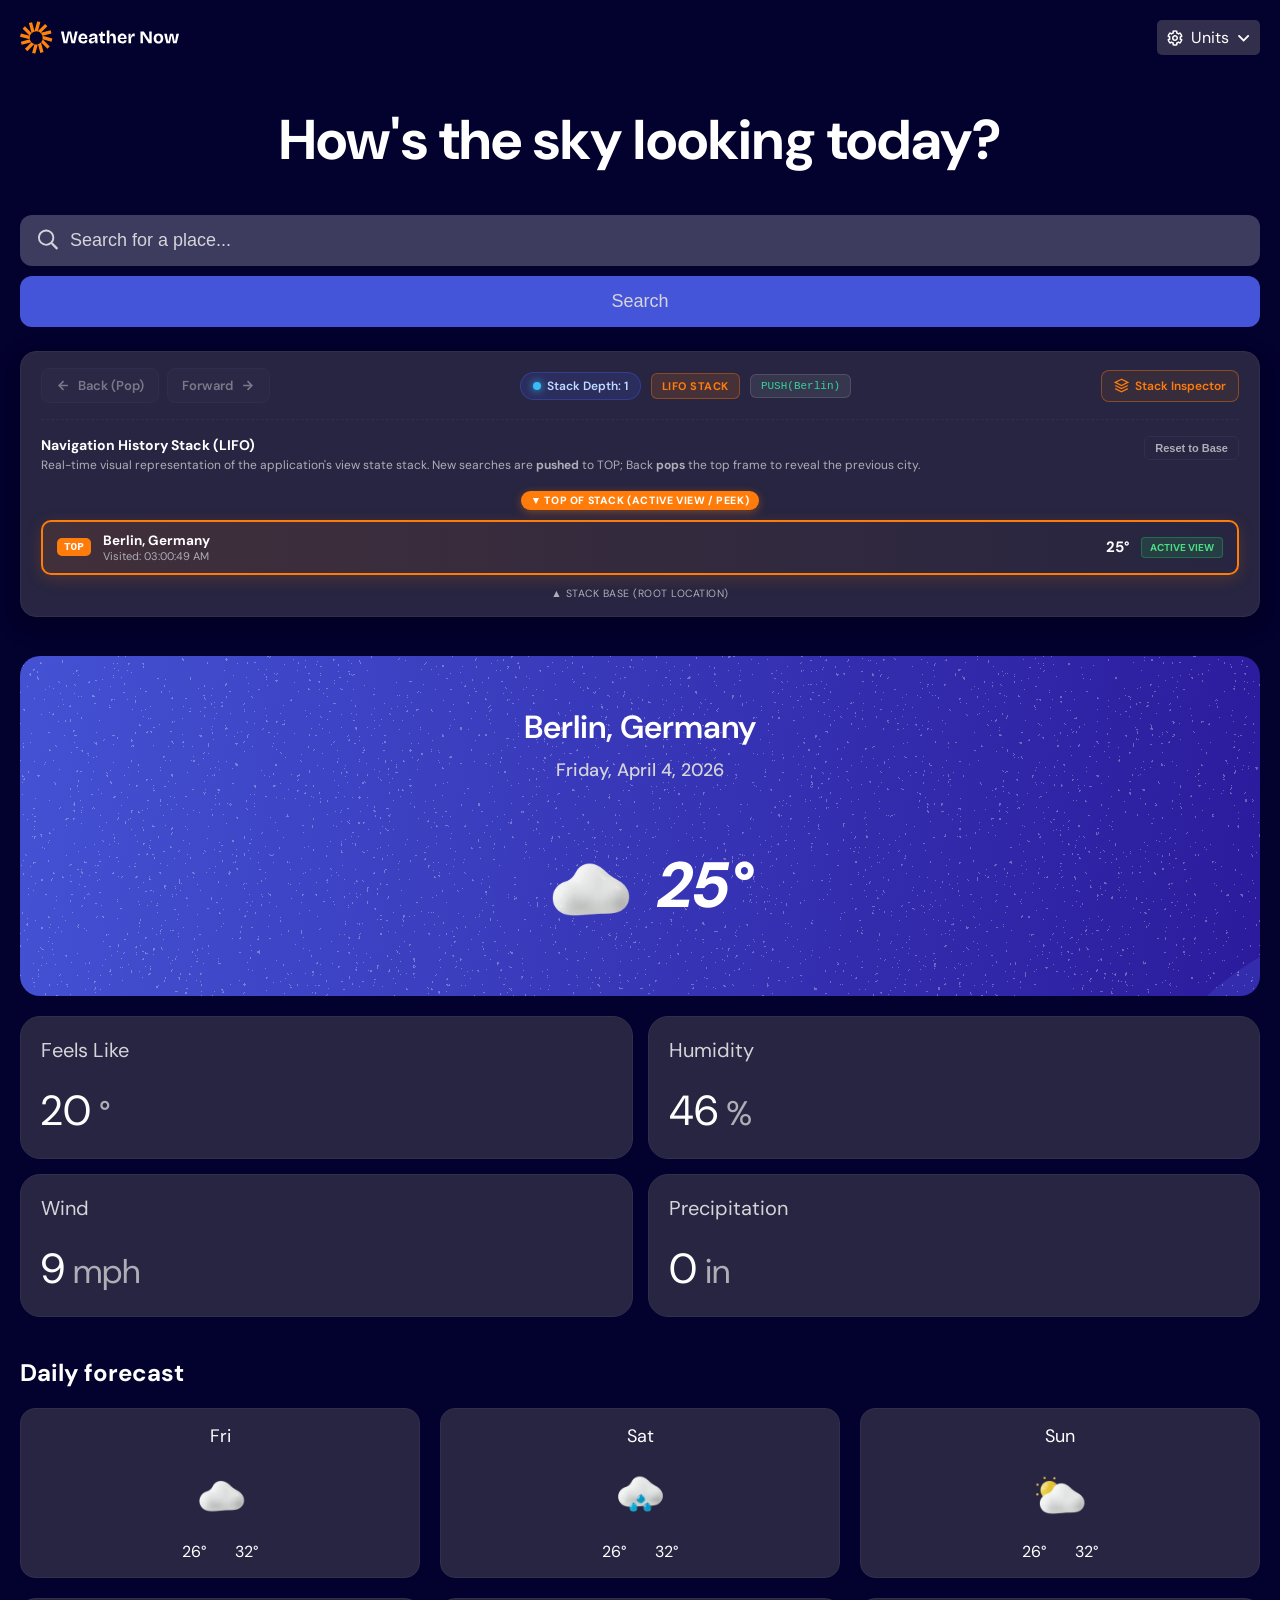
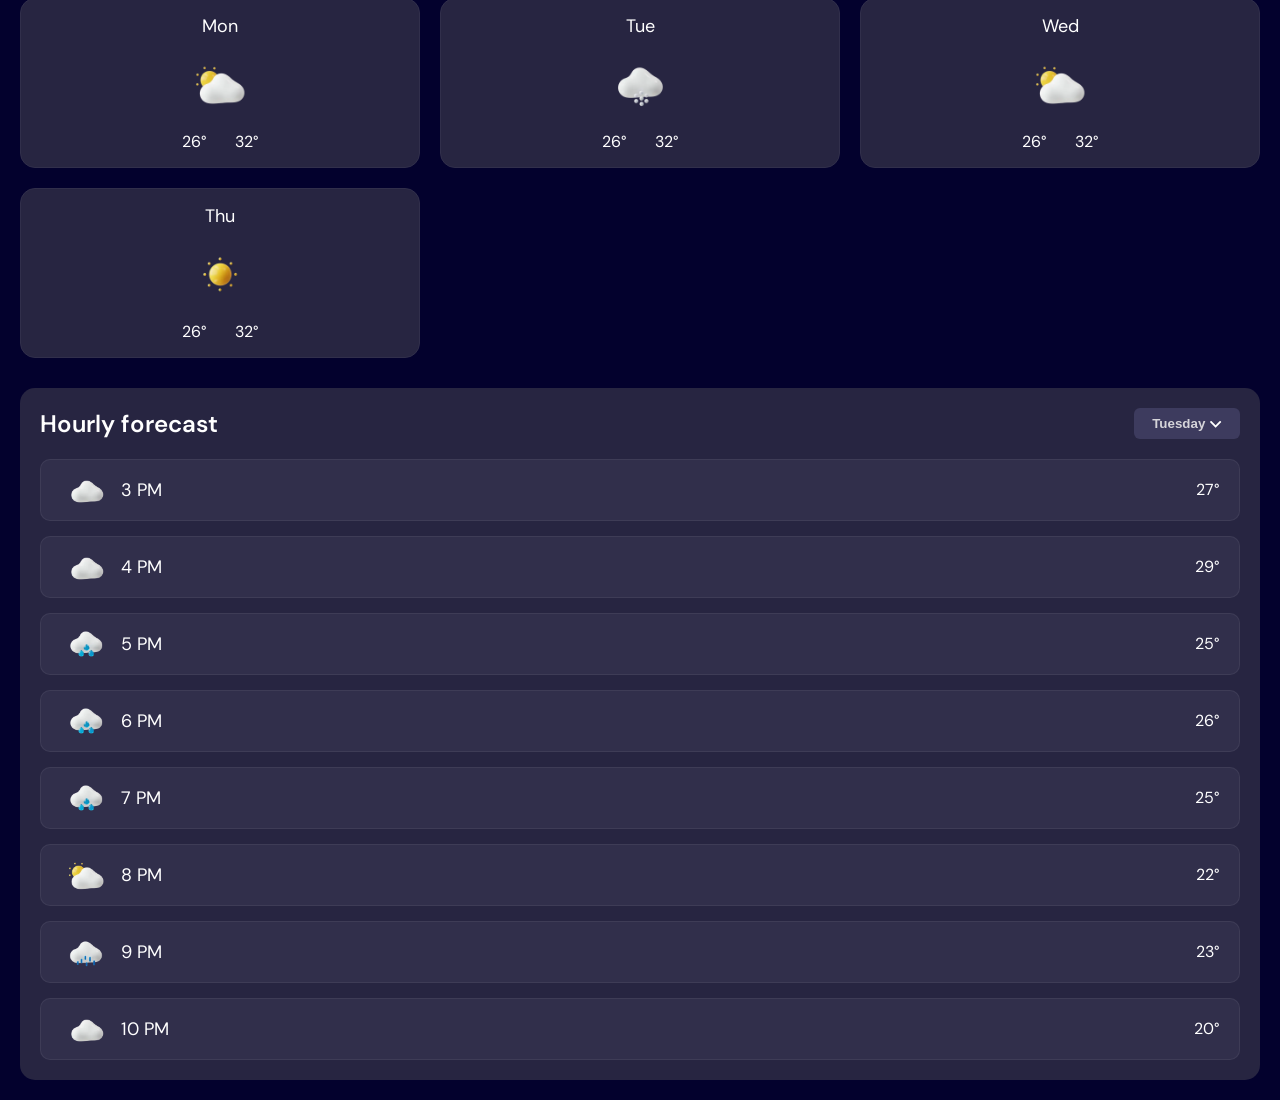
==== commit 06e5b809: "feat: implement LIFO navigation history stack and visual inspector" ====
--- a/index.html
+++ b/index.html
@@ -84,6 +84,60 @@
     </form>
   </section>
 
+  <!-- NAVIGATION HISTORY STACK SECTION -->
+  <section class="stack-nav-section">
+    <div class="stack-toolbar">
+      <div class="stack-nav-buttons">
+        <button type="button" id="stack-back-btn" class="stack-control-btn" title="Pop current city from stack to go back" disabled>
+          <svg width="15" height="15" viewBox="0 0 24 24" fill="none" stroke="currentColor" stroke-width="2.5"><path d="M19 12H5M12 19l-7-7 7-7"/></svg>
+          <span>Back (Pop)</span>
+        </button>
+        <button type="button" id="stack-forward-btn" class="stack-control-btn" title="Navigate forward in history" disabled>
+          <span>Forward</span>
+          <svg width="15" height="15" viewBox="0 0 24 24" fill="none" stroke="currentColor" stroke-width="2.5"><path d="M5 12h14M12 5l7 7-7 7"/></svg>
+        </button>
+      </div>
+
+      <div class="stack-meta-info">
+        <span class="stack-depth-tag"><span class="stack-dot"></span> <span id="stack-depth-label">Stack Depth: 1</span></span>
+        <span class="stack-lifo-tag">LIFO Stack</span>
+        <span id="stack-last-action" class="stack-action-pill">INIT(Berlin)</span>
+      </div>
+
+      <div class="stack-toolbar-actions">
+        <button type="button" id="toggle-stack-inspector-btn" class="stack-toggle-btn active" title="Toggle Stack Inspector View">
+          <svg width="15" height="15" viewBox="0 0 24 24" fill="none" stroke="currentColor" stroke-width="2"><path d="M12 2L2 7l10 5 10-5-10-5zM2 17l10 5 10-5M2 12l10 5 10-5"/></svg>
+          <span>Stack Inspector</span>
+        </button>
+      </div>
+    </div>
+
+    <!-- VISUAL STACK INSPECTOR DRAWER -->
+    <div id="stack-inspector-card" class="stack-inspector-card">
+      <div class="stack-card-header">
+        <div class="sch-left">
+          <h4>Navigation History Stack (LIFO)</h4>
+          <p>Real-time visual representation of the application's view state stack. New searches are <strong>pushed</strong> to TOP; Back <strong>pops</strong> the top frame to reveal the previous city.</p>
+        </div>
+        <div class="sch-right">
+          <button type="button" id="stack-reset-btn" class="stack-reset-btn" title="Clear stack down to root">Reset to Base</button>
+        </div>
+      </div>
+
+      <div class="stack-container">
+        <div class="stack-top-pointer">
+          <span class="pointer-badge">&#9660; TOP OF STACK (Active View / Peek)</span>
+        </div>
+        <div id="stack-frames-list" class="stack-frames-list">
+          <!-- Dynamically populated via index.js -->
+        </div>
+        <div class="stack-base-pointer">
+          <span>&#9650; STACK BASE (Root Location)</span>
+        </div>
+      </div>
+    </div>
+  </section>
+
   <section class="weather-info">
     <section class="weather-info-main">
       <div class="overview">
--- a/style.css
+++ b/style.css
@@ -416,3 +416,335 @@
   40% { transform: translateY(-8px); }
 }
 
+
+
+/* =========================================================
+   NAVIGATION HISTORY STACK & VISUAL INSPECTOR STYLES
+   ========================================================= */
+
+.stack-nav-section {
+  margin: 24px 0 28px 0;
+  background-color: var(--color-neutral-800);
+  border: 1px solid var(--color-neutral-700);
+  border-radius: 16px;
+  padding: 16px 20px;
+  box-shadow: 0 8px 24px rgba(0, 0, 0, 0.25);
+  transition: all 0.3s ease;
+}
+
+.stack-toolbar {
+  display: flex;
+  align-items: center;
+  justify-content: space-between;
+  flex-wrap: wrap;
+  gap: 12px;
+}
+
+.stack-nav-buttons {
+  display: flex;
+  align-items: center;
+  gap: 8px;
+}
+
+.stack-control-btn {
+  display: inline-flex;
+  align-items: center;
+  gap: 7px;
+  background-color: var(--color-neutral-700);
+  color: var(--color-neutral-0);
+  border: 1px solid var(--color-neutral-600);
+  padding: 8px 14px;
+  border-radius: 8px;
+  font-family: inherit;
+  font-size: 13px;
+  font-weight: 600;
+  cursor: pointer;
+  transition: all 0.2s ease;
+  user-select: none;
+}
+
+.stack-control-btn:hover:not(:disabled) {
+  background-color: var(--color-blue-500);
+  border-color: var(--color-blue-500);
+  transform: translateY(-1px);
+}
+
+.stack-control-btn:disabled {
+  opacity: 0.38;
+  cursor: not-allowed;
+  pointer-events: none;
+}
+
+.stack-meta-info {
+  display: flex;
+  align-items: center;
+  gap: 10px;
+  flex-wrap: wrap;
+}
+
+.stack-depth-tag {
+  display: inline-flex;
+  align-items: center;
+  gap: 6px;
+  background-color: rgba(68, 85, 218, 0.18);
+  border: 1px solid rgba(68, 85, 218, 0.4);
+  color: #bfdbfe;
+  padding: 5px 12px;
+  border-radius: 20px;
+  font-size: 12px;
+  font-weight: 600;
+}
+
+.stack-dot {
+  width: 8px;
+  height: 8px;
+  border-radius: 50%;
+  background-color: #38bdf8;
+  display: inline-block;
+  box-shadow: 0 0 8px #38bdf8;
+}
+
+.stack-lifo-tag {
+  background-color: rgba(255, 124, 10, 0.15);
+  border: 1px solid rgba(255, 124, 10, 0.35);
+  color: var(--color-orange-500);
+  padding: 5px 10px;
+  border-radius: 6px;
+  font-size: 11px;
+  font-weight: 700;
+  letter-spacing: 0.5px;
+  text-transform: uppercase;
+}
+
+.stack-action-pill {
+  font-family: ui-monospace, SFMono-Regular, Menlo, Monaco, Consolas, monospace;
+  background-color: rgba(255, 255, 255, 0.08);
+  border: 1px solid rgba(255, 255, 255, 0.12);
+  color: #34d399;
+  padding: 5px 10px;
+  border-radius: 6px;
+  font-size: 11px;
+}
+
+.stack-toggle-btn {
+  display: inline-flex;
+  align-items: center;
+  gap: 6px;
+  background-color: transparent;
+  color: var(--color-neutral-300);
+  border: 1px solid var(--color-neutral-700);
+  padding: 7px 12px;
+  border-radius: 8px;
+  font-family: inherit;
+  font-size: 12px;
+  font-weight: 600;
+  cursor: pointer;
+  transition: all 0.2s ease;
+}
+
+.stack-toggle-btn:hover {
+  color: var(--color-neutral-0);
+  border-color: var(--color-neutral-600);
+  background-color: rgba(255, 255, 255, 0.04);
+}
+
+.stack-toggle-btn.active {
+  color: var(--color-orange-500);
+  border-color: rgba(255, 124, 10, 0.4);
+  background-color: rgba(255, 124, 10, 0.08);
+}
+
+/* Inspector Drawer Card */
+.stack-inspector-card {
+  margin-top: 16px;
+  padding-top: 16px;
+  border-top: 1px dashed var(--color-neutral-700);
+  transition: all 0.3s ease;
+}
+
+.stack-inspector-card.collapsed {
+  display: none;
+}
+
+.stack-card-header {
+  display: flex;
+  align-items: flex-start;
+  justify-content: space-between;
+  gap: 12px;
+  margin-bottom: 14px;
+}
+
+.sch-left h4 {
+  font-size: 14px;
+  font-weight: 700;
+  color: var(--color-neutral-0);
+  margin-bottom: 3px;
+}
+
+.sch-left p {
+  font-size: 12px;
+  color: var(--color-neutral-300);
+  line-height: 1.4;
+}
+
+.stack-reset-btn {
+  background-color: transparent;
+  color: var(--color-neutral-300);
+  border: 1px solid var(--color-neutral-700);
+  padding: 5px 10px;
+  border-radius: 6px;
+  font-size: 11px;
+  font-weight: 600;
+  cursor: pointer;
+  transition: all 0.2s;
+}
+
+.stack-reset-btn:hover {
+  color: #f87171;
+  border-color: #f87171;
+}
+
+.stack-container {
+  display: flex;
+  flex-direction: column;
+  gap: 8px;
+}
+
+.stack-top-pointer {
+  text-align: center;
+  margin-bottom: 2px;
+}
+
+.pointer-badge {
+  display: inline-block;
+  background-color: var(--color-orange-500);
+  color: #fff;
+  font-size: 10.5px;
+  font-weight: 800;
+  letter-spacing: 0.6px;
+  text-transform: uppercase;
+  padding: 3px 10px;
+  border-radius: 12px;
+  box-shadow: 0 2px 8px rgba(255, 124, 10, 0.4);
+}
+
+.stack-frames-list {
+  display: flex;
+  flex-direction: column;
+  gap: 8px;
+}
+
+.stack-frame-item {
+  display: flex;
+  align-items: center;
+  justify-content: space-between;
+  background-color: var(--color-neutral-900);
+  border: 1px solid var(--color-neutral-700);
+  padding: 10px 14px;
+  border-radius: 10px;
+  transition: all 0.25s ease;
+  animation: stackSlideDown 0.25s ease-out;
+}
+
+.stack-frame-item.is-top {
+  border: 2px solid var(--color-orange-500);
+  background: linear-gradient(90deg, rgba(255, 124, 10, 0.12), rgba(39, 37, 65, 0.9));
+  box-shadow: 0 4px 16px rgba(255, 124, 10, 0.18);
+}
+
+.sfi-lhs {
+  display: flex;
+  align-items: center;
+  gap: 12px;
+}
+
+.sfi-level {
+  font-family: ui-monospace, SFMono-Regular, monospace;
+  font-size: 11px;
+  font-weight: 800;
+  background-color: var(--color-neutral-700);
+  color: var(--color-neutral-200);
+  padding: 3px 7px;
+  border-radius: 5px;
+}
+
+.stack-frame-item.is-top .sfi-level {
+  background-color: var(--color-orange-500);
+  color: #fff;
+}
+
+.sfi-details {
+  display: flex;
+  flex-direction: column;
+}
+
+.sfi-city {
+  font-size: 13.5px;
+  font-weight: 700;
+  color: var(--color-neutral-0);
+}
+
+.sfi-time {
+  font-size: 11px;
+  color: var(--color-neutral-300);
+}
+
+.sfi-rhs {
+  display: flex;
+  align-items: center;
+  gap: 12px;
+}
+
+.sfi-temp {
+  font-size: 15px;
+  font-weight: 700;
+  color: var(--color-neutral-0);
+}
+
+.sfi-tag {
+  font-size: 10px;
+  font-weight: 700;
+  text-transform: uppercase;
+  background-color: rgba(34, 197, 94, 0.15);
+  border: 1px solid rgba(34, 197, 94, 0.35);
+  color: #4ade80;
+  padding: 3px 8px;
+  border-radius: 4px;
+}
+
+.sfi-jump-btn {
+  background-color: var(--color-neutral-700);
+  border: none;
+  color: var(--color-neutral-200);
+  font-size: 11px;
+  font-weight: 600;
+  padding: 4px 9px;
+  border-radius: 5px;
+  cursor: pointer;
+  transition: all 0.2s;
+}
+
+.sfi-jump-btn:hover {
+  background-color: var(--color-blue-500);
+  color: #fff;
+}
+
+.stack-base-pointer {
+  text-align: center;
+  font-size: 10.5px;
+  color: var(--color-neutral-300);
+  letter-spacing: 0.5px;
+  text-transform: uppercase;
+  margin-top: 4px;
+}
+
+@keyframes stackSlideDown {
+  from {
+    opacity: 0;
+    transform: translateY(-8px);
+  }
+  to {
+    opacity: 1;
+    transform: translateY(0);
+  }
+}
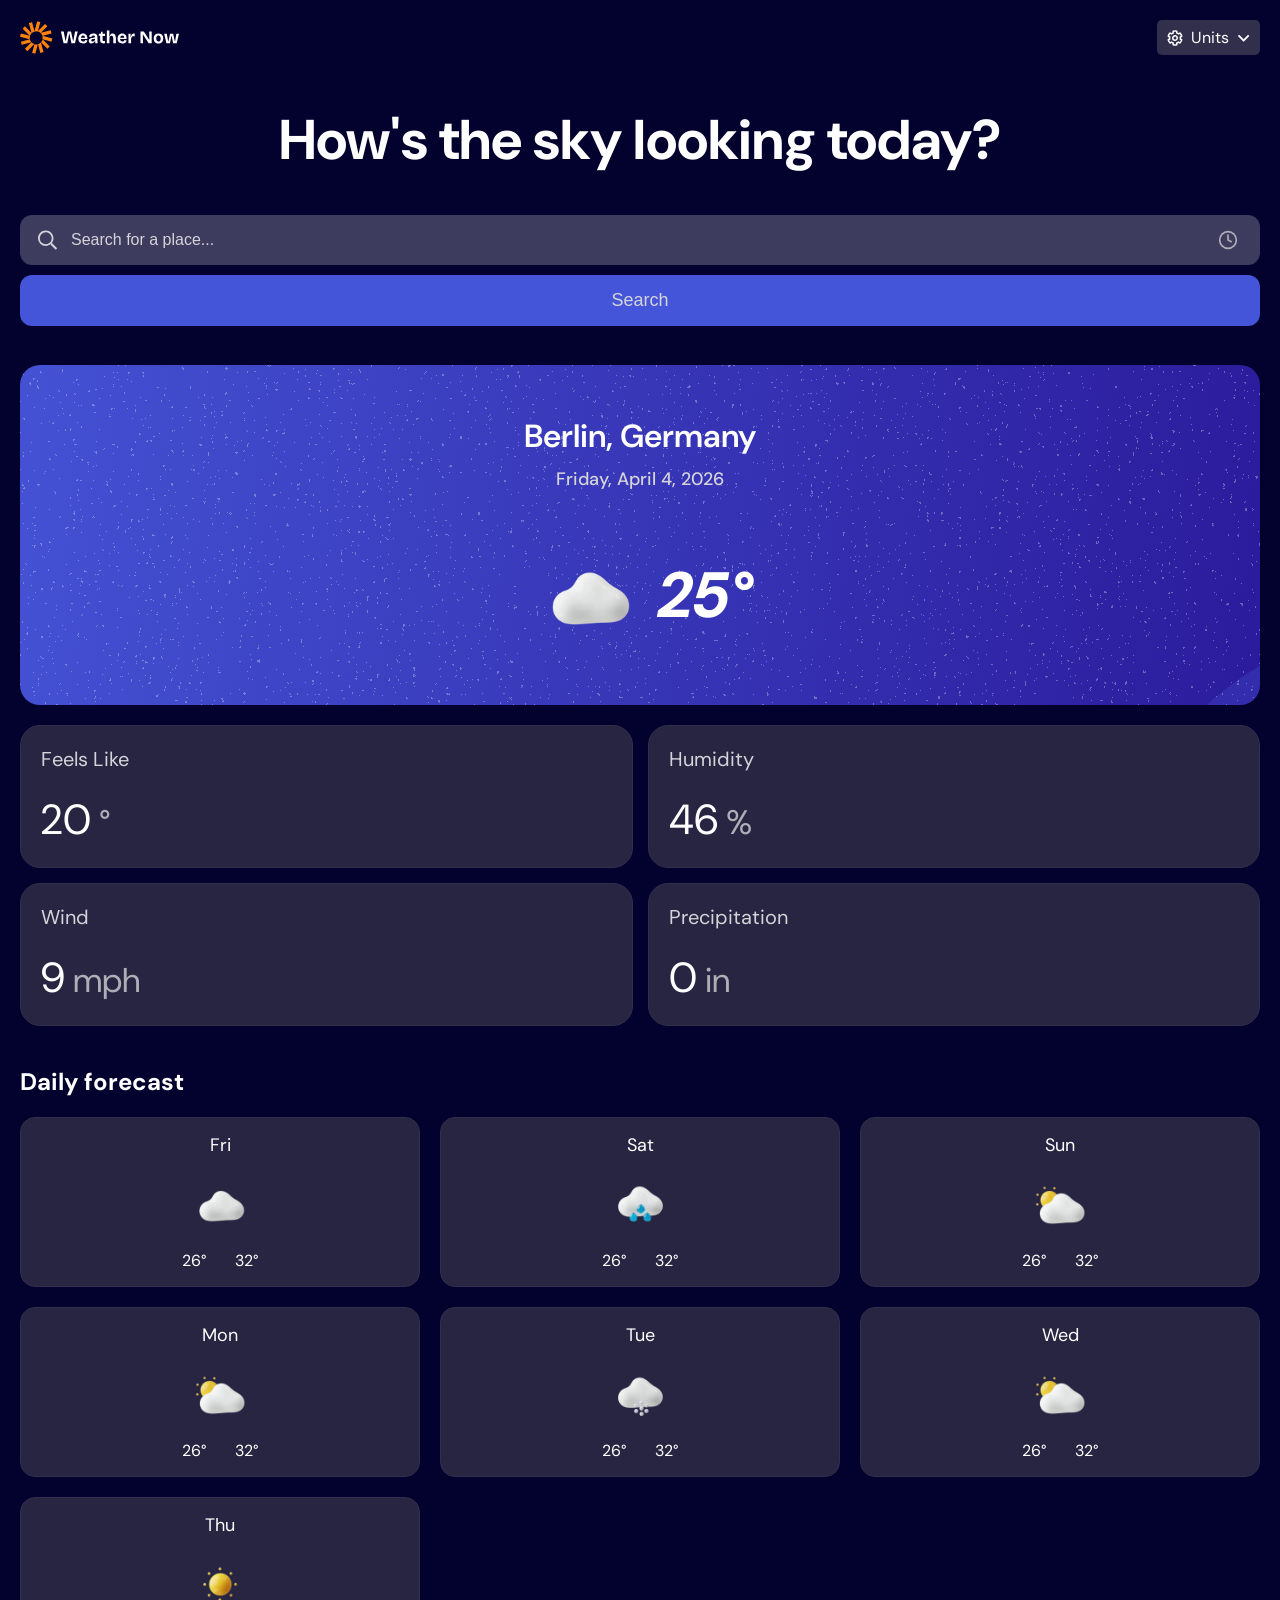
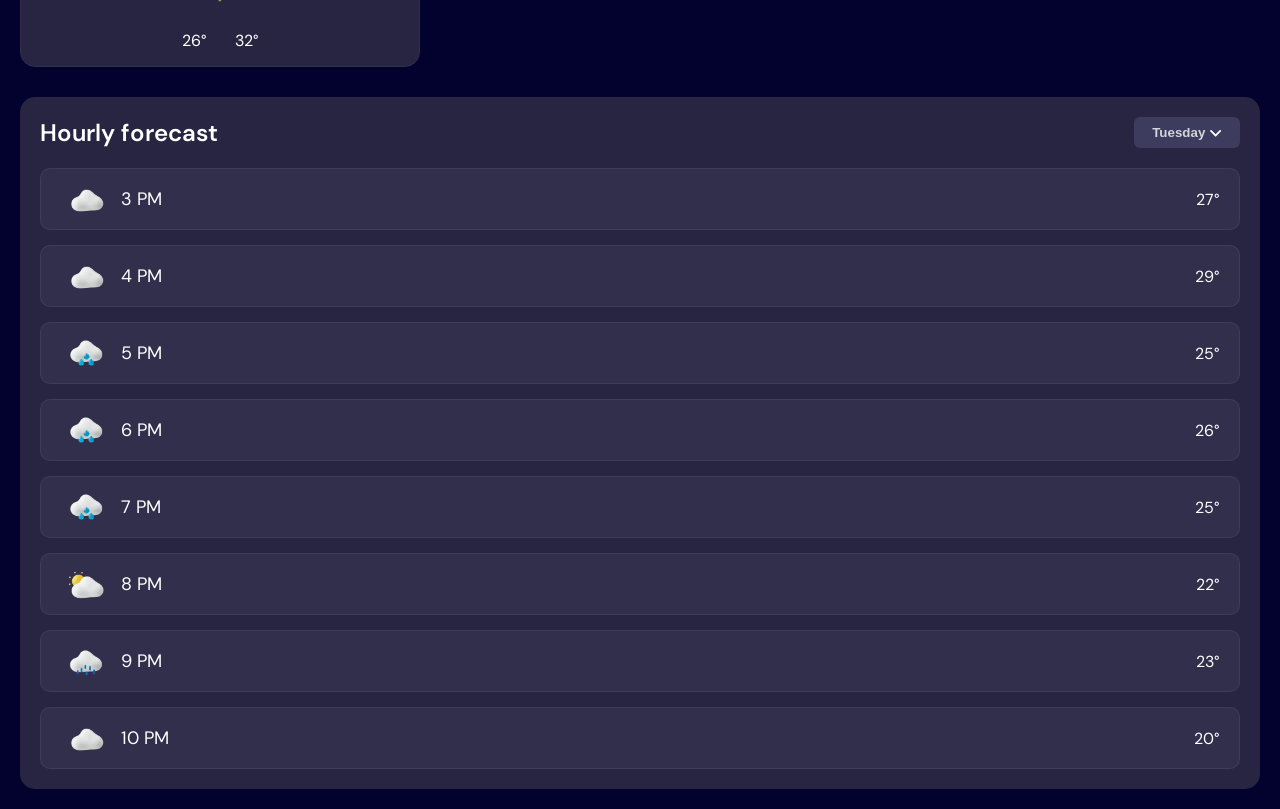
==== commit f5eaa43f: "refactor: streamline search history stack dropdown and polish UI" ====
--- a/index.html
+++ b/index.html
@@ -74,68 +74,24 @@
     <h1>How's the sky looking today?</h1>
     <form id="weather-form">
       <div class="search">
-        <img src="/assets/images/icon-search.svg" alt="">
-        <input class="search-input" type="text" placeholder="Search for a place...">
-        
-        <div class="drop-down hidden"></div> 
+        <div class="search-input-wrapper">
+          <img class="search-icon" src="./assets/images/icon-search.svg" alt="">
+          <input class="search-input" type="text" placeholder="Search for a place...">
+          
+          <button type="button" class="search-history-btn" id="history-toggle-btn" title="View search history">
+            <svg width="20" height="20" viewBox="0 0 24 24" fill="none" stroke="currentColor" stroke-width="2" stroke-linecap="round" stroke-linejoin="round">
+              <circle cx="12" cy="12" r="10"></circle>
+              <polyline points="12 6 12 12 16 14"></polyline>
+            </svg>
+          </button>
+
+          <div class="drop-down hidden"></div> 
+          <div class="history-dropdown hidden" id="history-dropdown"></div>
+        </div>
         
         <button class="search-btn" type="submit">Search</button>
       </div>
     </form>
-  </section>
-
-  <!-- NAVIGATION HISTORY STACK SECTION -->
-  <section class="stack-nav-section">
-    <div class="stack-toolbar">
-      <div class="stack-nav-buttons">
-        <button type="button" id="stack-back-btn" class="stack-control-btn" title="Pop current city from stack to go back" disabled>
-          <svg width="15" height="15" viewBox="0 0 24 24" fill="none" stroke="currentColor" stroke-width="2.5"><path d="M19 12H5M12 19l-7-7 7-7"/></svg>
-          <span>Back (Pop)</span>
-        </button>
-        <button type="button" id="stack-forward-btn" class="stack-control-btn" title="Navigate forward in history" disabled>
-          <span>Forward</span>
-          <svg width="15" height="15" viewBox="0 0 24 24" fill="none" stroke="currentColor" stroke-width="2.5"><path d="M5 12h14M12 5l7 7-7 7"/></svg>
-        </button>
-      </div>
-
-      <div class="stack-meta-info">
-        <span class="stack-depth-tag"><span class="stack-dot"></span> <span id="stack-depth-label">Stack Depth: 1</span></span>
-        <span class="stack-lifo-tag">LIFO Stack</span>
-        <span id="stack-last-action" class="stack-action-pill">INIT(Berlin)</span>
-      </div>
-
-      <div class="stack-toolbar-actions">
-        <button type="button" id="toggle-stack-inspector-btn" class="stack-toggle-btn active" title="Toggle Stack Inspector View">
-          <svg width="15" height="15" viewBox="0 0 24 24" fill="none" stroke="currentColor" stroke-width="2"><path d="M12 2L2 7l10 5 10-5-10-5zM2 17l10 5 10-5M2 12l10 5 10-5"/></svg>
-          <span>Stack Inspector</span>
-        </button>
-      </div>
-    </div>
-
-    <!-- VISUAL STACK INSPECTOR DRAWER -->
-    <div id="stack-inspector-card" class="stack-inspector-card">
-      <div class="stack-card-header">
-        <div class="sch-left">
-          <h4>Navigation History Stack (LIFO)</h4>
-          <p>Real-time visual representation of the application's view state stack. New searches are <strong>pushed</strong> to TOP; Back <strong>pops</strong> the top frame to reveal the previous city.</p>
-        </div>
-        <div class="sch-right">
-          <button type="button" id="stack-reset-btn" class="stack-reset-btn" title="Clear stack down to root">Reset to Base</button>
-        </div>
-      </div>
-
-      <div class="stack-container">
-        <div class="stack-top-pointer">
-          <span class="pointer-badge">&#9660; TOP OF STACK (Active View / Peek)</span>
-        </div>
-        <div id="stack-frames-list" class="stack-frames-list">
-          <!-- Dynamically populated via index.js -->
-        </div>
-        <div class="stack-base-pointer">
-          <span>&#9650; STACK BASE (Root Location)</span>
-        </div>
-      </div>
-    </div>
   </section>
 
   <section class="weather-info">
--- a/style.css
+++ b/style.css
@@ -115,11 +115,7 @@
 .search-input::placeholder {
   color: var(--color-neutral-200);
 }
-.search img{
-    position: absolute;
-    top: 14px;
-    left: 18px;
-}
+
 .city-search {
   padding: 12px 20px;
   cursor: pointer;
@@ -129,7 +125,7 @@
 .city-search:hover {
   background-color: var(--color-neutral-600);
 }
-.search button{
+.search .search-btn{
     padding: 15px 20px;
     background-color: var(--color-blue-500);
     color: var(--color-neutral-200);
@@ -138,7 +134,7 @@
     border-radius: 12px;
     border: none;
 }
-.search button:active{
+.search .search-btn:active{
     opacity: 0.8;
 }
 
@@ -418,330 +414,223 @@
 
 
 
+
+
 /* =========================================================
-   NAVIGATION HISTORY STACK & VISUAL INSPECTOR STYLES
+   SEARCH BAR HISTORY CLOCK & LIFO DROPDOWN
    ========================================================= */
 
-.stack-nav-section {
-  margin: 24px 0 28px 0;
+.search-input-wrapper {
+  position: relative;
+  width: 100%;
+}
+
+.search-icon {
+  position: absolute;
+  left: 18px;
+  top: 50%;
+  transform: translateY(-50%);
+  pointer-events: none;
+  z-index: 2;
+  width: 20px;
+  height: 20px;
+}
+
+.search-input {
+  width: 100%;
+  font-weight: 500;
+  font-size: 16px;
+  border-radius: 12px;
+  padding: 15px 55px 15px 50px;
+  background-color: var(--color-neutral-600);
+  border: 1px solid transparent;
+  color: var(--color-neutral-0);
+  transition: all 0.2s ease;
+}
+
+.search-input:focus {
+  outline: none;
+  border-color: var(--color-blue-500);
+  background-color: rgb(75, 73, 110);
+}
+
+.search-history-btn {
+  position: absolute;
+  right: 14px;
+  top: 50%;
+  transform: translateY(-50%);
+  display: inline-flex;
+  align-items: center;
+  justify-content: center;
+  width: 36px;
+  height: 36px;
+  background: transparent;
+  border: none;
+  border-radius: 8px;
+  color: var(--color-neutral-300);
+  cursor: pointer;
+  padding: 0;
+  transition: all 0.2s ease;
+  z-index: 3;
+}
+
+.search-history-btn svg {
+  display: block;
+  stroke: currentColor;
+}
+
+.search-history-btn:hover {
+  color: var(--color-neutral-0);
+  background-color: rgba(255, 255, 255, 0.1);
+}
+
+.search-history-btn.is-active {
+  color: #38bdf8;
+  background-color: rgba(56, 189, 248, 0.15);
+}
+
+/* History Dropdown (LIFO Stack Representation) */
+.history-dropdown {
+  position: absolute;
+  top: calc(100% + 8px);
+  left: 0;
+  width: 100%;
   background-color: var(--color-neutral-800);
   border: 1px solid var(--color-neutral-700);
-  border-radius: 16px;
-  padding: 16px 20px;
-  box-shadow: 0 8px 24px rgba(0, 0, 0, 0.25);
-  transition: all 0.3s ease;
-}
-
-.stack-toolbar {
+  border-radius: 12px;
+  box-shadow: 0 14px 35px rgba(0, 0, 0, 0.55);
+  z-index: 1100;
+  overflow: hidden;
+  animation: dropdownFadeIn 0.18s ease-out;
+}
+
+.history-dropdown-header {
   display: flex;
   align-items: center;
   justify-content: space-between;
-  flex-wrap: wrap;
-  gap: 12px;
-}
-
-.stack-nav-buttons {
+  padding: 12px 18px;
+  background-color: rgba(255, 255, 255, 0.02);
+  border-bottom: 1px solid var(--color-neutral-700);
+}
+
+.hdh-title {
   display: flex;
   align-items: center;
   gap: 8px;
-}
-
-.stack-control-btn {
-  display: inline-flex;
-  align-items: center;
-  gap: 7px;
-  background-color: var(--color-neutral-700);
-  color: var(--color-neutral-0);
-  border: 1px solid var(--color-neutral-600);
-  padding: 8px 14px;
-  border-radius: 8px;
-  font-family: inherit;
-  font-size: 13px;
-  font-weight: 600;
-  cursor: pointer;
-  transition: all 0.2s ease;
-  user-select: none;
-}
-
-.stack-control-btn:hover:not(:disabled) {
-  background-color: var(--color-blue-500);
-  border-color: var(--color-blue-500);
-  transform: translateY(-1px);
-}
-
-.stack-control-btn:disabled {
-  opacity: 0.38;
-  cursor: not-allowed;
-  pointer-events: none;
-}
-
-.stack-meta-info {
-  display: flex;
-  align-items: center;
-  gap: 10px;
-  flex-wrap: wrap;
-}
-
-.stack-depth-tag {
-  display: inline-flex;
-  align-items: center;
-  gap: 6px;
-  background-color: rgba(68, 85, 218, 0.18);
-  border: 1px solid rgba(68, 85, 218, 0.4);
-  color: #bfdbfe;
-  padding: 5px 12px;
-  border-radius: 20px;
+  font-size: 11.5px;
+  font-weight: 700;
+  text-transform: uppercase;
+  letter-spacing: 0.6px;
+  color: var(--color-neutral-300);
+}
+
+.hdh-clear-btn {
+  background: transparent;
+  border: none;
+  color: var(--color-neutral-300);
   font-size: 12px;
   font-weight: 600;
-}
-
-.stack-dot {
-  width: 8px;
-  height: 8px;
-  border-radius: 50%;
-  background-color: #38bdf8;
-  display: inline-block;
-  box-shadow: 0 0 8px #38bdf8;
-}
-
-.stack-lifo-tag {
-  background-color: rgba(255, 124, 10, 0.15);
-  border: 1px solid rgba(255, 124, 10, 0.35);
-  color: var(--color-orange-500);
-  padding: 5px 10px;
-  border-radius: 6px;
-  font-size: 11px;
-  font-weight: 700;
-  letter-spacing: 0.5px;
-  text-transform: uppercase;
-}
-
-.stack-action-pill {
-  font-family: ui-monospace, SFMono-Regular, Menlo, Monaco, Consolas, monospace;
-  background-color: rgba(255, 255, 255, 0.08);
-  border: 1px solid rgba(255, 255, 255, 0.12);
-  color: #34d399;
-  padding: 5px 10px;
-  border-radius: 6px;
-  font-size: 11px;
-}
-
-.stack-toggle-btn {
-  display: inline-flex;
-  align-items: center;
-  gap: 6px;
-  background-color: transparent;
+  padding: 4px 8px;
+  border-radius: 4px;
+  cursor: pointer;
+  transition: color 0.15s ease;
+}
+
+.hdh-clear-btn:hover {
+  color: #f87171;
+}
+
+.history-dropdown-list {
+  display: flex;
+  flex-direction: column;
+  max-height: 260px;
+  overflow-y: auto;
+}
+
+.history-item {
+  display: flex;
+  align-items: center;
+  justify-content: space-between;
+  padding: 12px 18px;
+  cursor: pointer;
+  border-bottom: 1px solid rgba(255, 255, 255, 0.04);
+  transition: background-color 0.15s;
+}
+
+.history-item:last-child {
+  border-bottom: none;
+}
+
+.history-item:hover {
+  background-color: var(--color-neutral-700);
+}
+
+.history-item.is-current {
+  background-color: rgba(68, 85, 218, 0.12);
+}
+
+.hi-lhs {
+  display: flex;
+  align-items: center;
+  gap: 10px;
+}
+
+.hi-icon {
   color: var(--color-neutral-300);
-  border: 1px solid var(--color-neutral-700);
-  padding: 7px 12px;
-  border-radius: 8px;
-  font-family: inherit;
+  display: flex;
+  align-items: center;
+}
+
+.history-item:hover .hi-icon {
+  color: #38bdf8;
+}
+
+.hi-city {
+  font-size: 14px;
+  font-weight: 600;
+  color: var(--color-neutral-0);
+}
+
+.hi-country {
   font-size: 12px;
-  font-weight: 600;
-  cursor: pointer;
-  transition: all 0.2s ease;
-}
-
-.stack-toggle-btn:hover {
-  color: var(--color-neutral-0);
-  border-color: var(--color-neutral-600);
-  background-color: rgba(255, 255, 255, 0.04);
-}
-
-.stack-toggle-btn.active {
-  color: var(--color-orange-500);
-  border-color: rgba(255, 124, 10, 0.4);
-  background-color: rgba(255, 124, 10, 0.08);
-}
-
-/* Inspector Drawer Card */
-.stack-inspector-card {
-  margin-top: 16px;
-  padding-top: 16px;
-  border-top: 1px dashed var(--color-neutral-700);
-  transition: all 0.3s ease;
-}
-
-.stack-inspector-card.collapsed {
-  display: none;
-}
-
-.stack-card-header {
-  display: flex;
-  align-items: flex-start;
-  justify-content: space-between;
-  gap: 12px;
-  margin-bottom: 14px;
-}
-
-.sch-left h4 {
+  color: var(--color-neutral-300);
+  margin-left: 4px;
+}
+
+.hi-rhs {
+  display: flex;
+  align-items: center;
+  gap: 10px;
+}
+
+.hi-temp {
   font-size: 14px;
   font-weight: 700;
   color: var(--color-neutral-0);
-  margin-bottom: 3px;
-}
-
-.sch-left p {
-  font-size: 12px;
-  color: var(--color-neutral-300);
-  line-height: 1.4;
-}
-
-.stack-reset-btn {
-  background-color: transparent;
-  color: var(--color-neutral-300);
-  border: 1px solid var(--color-neutral-700);
-  padding: 5px 10px;
-  border-radius: 6px;
-  font-size: 11px;
-  font-weight: 600;
-  cursor: pointer;
-  transition: all 0.2s;
-}
-
-.stack-reset-btn:hover {
-  color: #f87171;
-  border-color: #f87171;
-}
-
-.stack-container {
-  display: flex;
-  flex-direction: column;
-  gap: 8px;
-}
-
-.stack-top-pointer {
-  text-align: center;
-  margin-bottom: 2px;
-}
-
-.pointer-badge {
-  display: inline-block;
-  background-color: var(--color-orange-500);
-  color: #fff;
-  font-size: 10.5px;
-  font-weight: 800;
-  letter-spacing: 0.6px;
-  text-transform: uppercase;
-  padding: 3px 10px;
-  border-radius: 12px;
-  box-shadow: 0 2px 8px rgba(255, 124, 10, 0.4);
-}
-
-.stack-frames-list {
-  display: flex;
-  flex-direction: column;
-  gap: 8px;
-}
-
-.stack-frame-item {
-  display: flex;
-  align-items: center;
-  justify-content: space-between;
-  background-color: var(--color-neutral-900);
-  border: 1px solid var(--color-neutral-700);
-  padding: 10px 14px;
-  border-radius: 10px;
-  transition: all 0.25s ease;
-  animation: stackSlideDown 0.25s ease-out;
-}
-
-.stack-frame-item.is-top {
-  border: 2px solid var(--color-orange-500);
-  background: linear-gradient(90deg, rgba(255, 124, 10, 0.12), rgba(39, 37, 65, 0.9));
-  box-shadow: 0 4px 16px rgba(255, 124, 10, 0.18);
-}
-
-.sfi-lhs {
-  display: flex;
-  align-items: center;
-  gap: 12px;
-}
-
-.sfi-level {
-  font-family: ui-monospace, SFMono-Regular, monospace;
-  font-size: 11px;
-  font-weight: 800;
-  background-color: var(--color-neutral-700);
-  color: var(--color-neutral-200);
-  padding: 3px 7px;
-  border-radius: 5px;
-}
-
-.stack-frame-item.is-top .sfi-level {
-  background-color: var(--color-orange-500);
-  color: #fff;
-}
-
-.sfi-details {
-  display: flex;
-  flex-direction: column;
-}
-
-.sfi-city {
-  font-size: 13.5px;
-  font-weight: 700;
-  color: var(--color-neutral-0);
-}
-
-.sfi-time {
-  font-size: 11px;
-  color: var(--color-neutral-300);
-}
-
-.sfi-rhs {
-  display: flex;
-  align-items: center;
-  gap: 12px;
-}
-
-.sfi-temp {
-  font-size: 15px;
-  font-weight: 700;
-  color: var(--color-neutral-0);
-}
-
-.sfi-tag {
-  font-size: 10px;
+}
+
+.hi-badge {
+  font-size: 9.5px;
   font-weight: 700;
   text-transform: uppercase;
-  background-color: rgba(34, 197, 94, 0.15);
-  border: 1px solid rgba(34, 197, 94, 0.35);
-  color: #4ade80;
-  padding: 3px 8px;
+  letter-spacing: 0.5px;
+  padding: 2px 7px;
   border-radius: 4px;
-}
-
-.sfi-jump-btn {
-  background-color: var(--color-neutral-700);
-  border: none;
-  color: var(--color-neutral-200);
-  font-size: 11px;
-  font-weight: 600;
-  padding: 4px 9px;
-  border-radius: 5px;
-  cursor: pointer;
-  transition: all 0.2s;
-}
-
-.sfi-jump-btn:hover {
-  background-color: var(--color-blue-500);
-  color: #fff;
-}
-
-.stack-base-pointer {
+  background-color: rgba(56, 189, 248, 0.18);
+  color: #38bdf8;
+}
+
+.history-empty-msg {
+  padding: 20px;
   text-align: center;
-  font-size: 10.5px;
+  font-size: 13px;
   color: var(--color-neutral-300);
-  letter-spacing: 0.5px;
-  text-transform: uppercase;
-  margin-top: 4px;
-}
-
-@keyframes stackSlideDown {
+}
+
+@keyframes dropdownFadeIn {
   from {
     opacity: 0;
-    transform: translateY(-8px);
+    transform: translateY(-4px);
   }
   to {
     opacity: 1;
